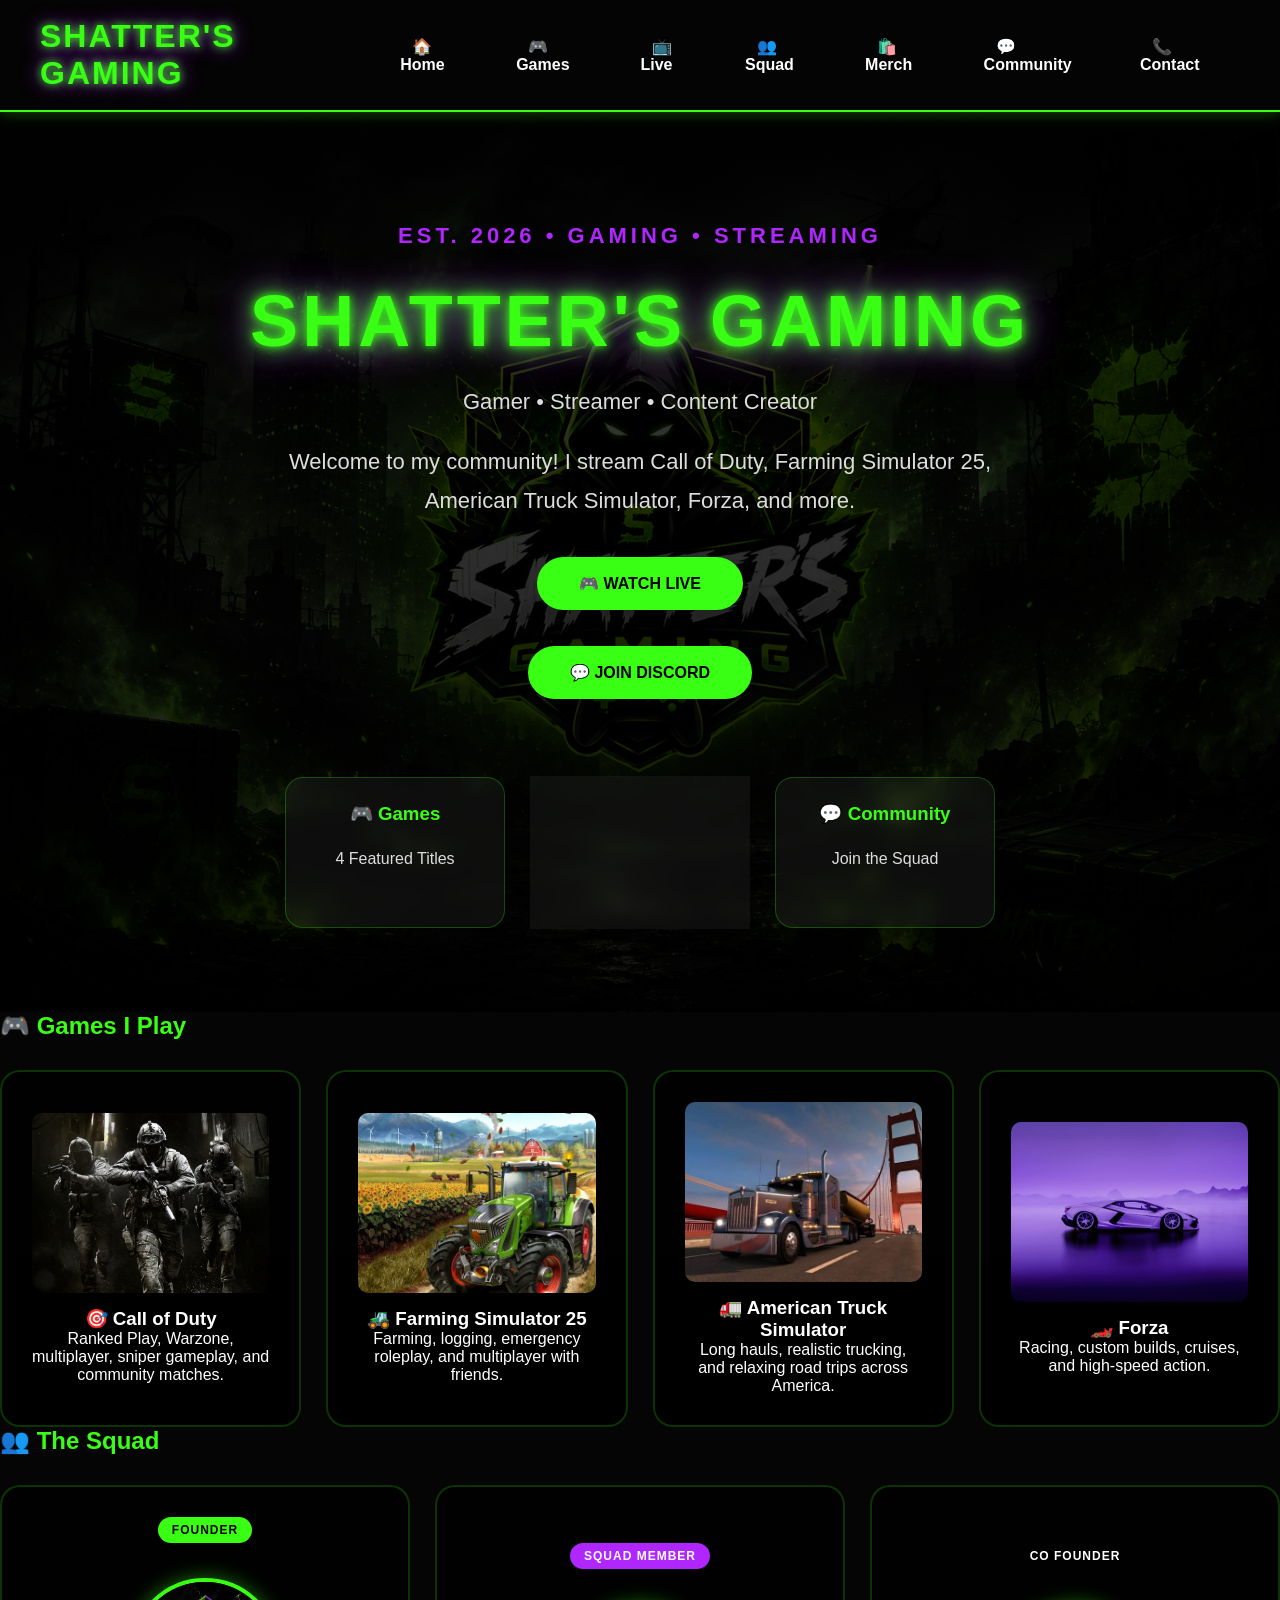
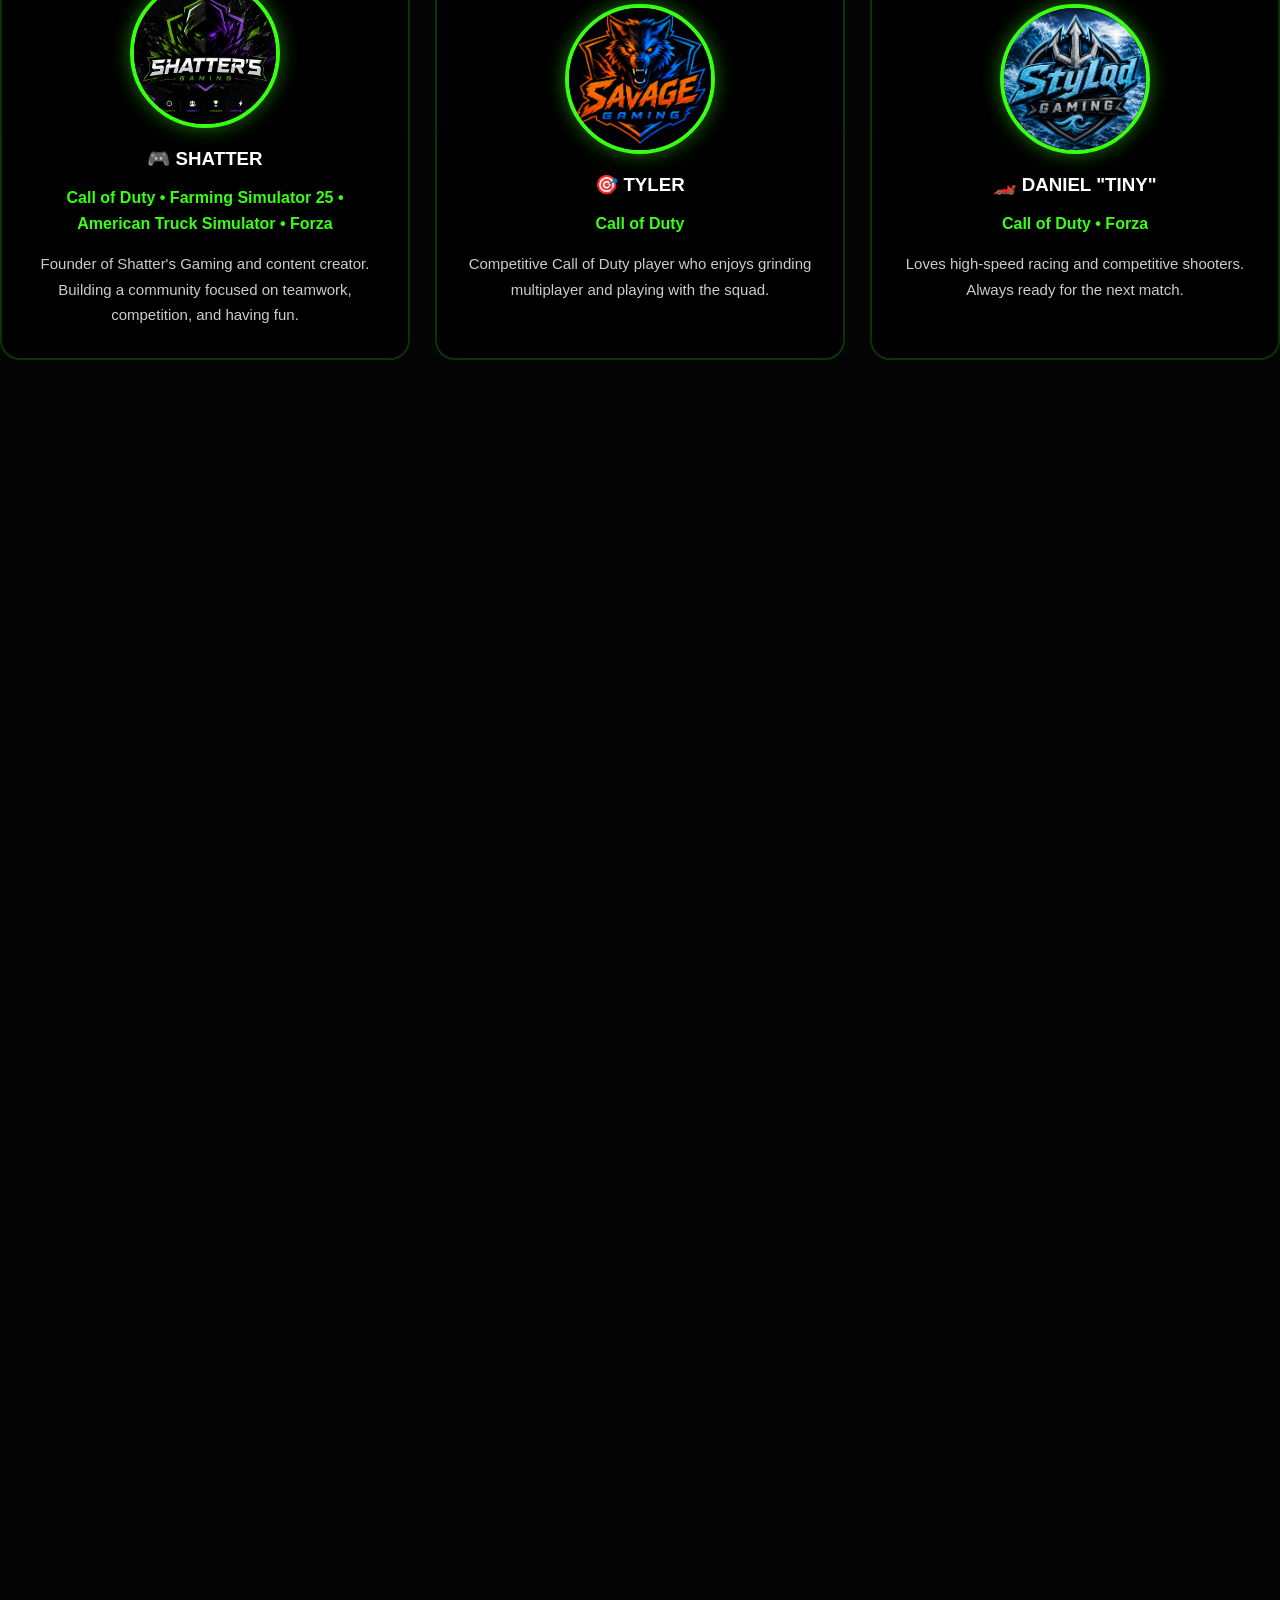
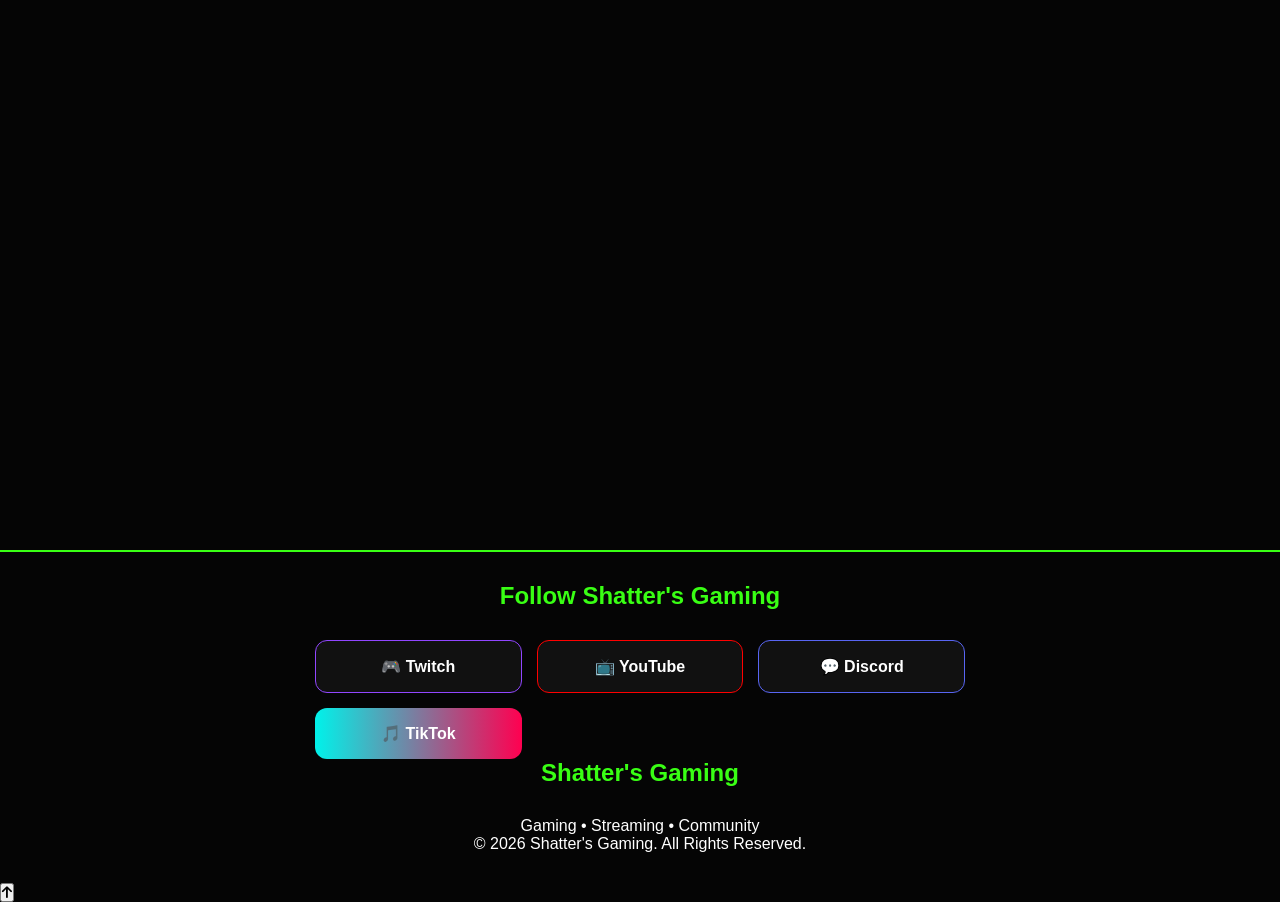
==== index.html @ 4e30f9de "Update index.html" ====
<!DOCTYPE html>
<html lang="en">

<head>
    <title>Shatter's Gaming</title>

    <link rel="stylesheet" href="style.css">
    <link rel="stylesheet"
          href="https://cdnjs.cloudflare.com/ajax/libs/font-awesome/6.7.2/css/all.min.css">
    <link rel="icon" type="image/png" href="logo.png">
</head>

<body>
<header>
    <nav>
        <div class="logo">SHATTER'S GAMING</div>

        <ul>
    <li><a href="#home">🏠 Home</a></li>
    <li><a href="#games">🎮 Games</a></li>
    <li><a href="#live">📺 Live</a></li>
    <li><a href="#squad">👥 Squad</a></li>
    <li><a href="#merch">🛍️ Merch</a></li>
    <li><a href="#community">💬 Community</a></li>
    <li><a href="#contact">📞 Contact</a></li>
</ul>
        
    </nav>
</header>

<section class="hero" id="home">

<p style="color:#b026ff;letter-spacing:4px;font-weight:bold;">
    EST. 2026 • GAMING • STREAMING
</p>
    <h1>SHATTER'S GAMING</h1>

    <p>
        Gamer • Streamer • Content Creator
    </p>

    <p>
        Welcome to my community! I stream Call of Duty, Farming Simulator 25,
        American Truck Simulator, Forza, and more.
    </p>

    <br>

    <a class="button" href="https://www.twitch.tv/shattersgaming">🎮 WATCH LIVE</a>

    <a class="button" href="https://discord.gg/KKumwFXFY3">💬 JOIN DISCORD</a>
    <div class="hero-stats">

    <div class="stat">
        <h3>🎮 Games</h3>
        <p>4 Featured Titles</p>
    </div>

    <div class="stat">
        <h3>📺 Streams</h3>
        <p>Live Gameplay & Content</p>
    </div>

    <div class="stat">
        <h3>💬 Community</h3>
        <p>Join the Squad</p>
    </div>

</div>
</section>
<section id="games" class="hidden">
  <h2>🎮 Games I Play</h2>

    <div class="games">

        <div class="card">
           <img src="images/cod.jpg" alt="Call of Duty">
            <h3>🎯 Call of Duty</h3>
            <p>
                Ranked Play, Warzone, multiplayer, sniper gameplay, and community matches.
            </p>
        </div>

        <div class="card">
            <img src="images/fs25.jpg" alt="Farming Simulator 25">
            <h3>🚜 Farming Simulator 25</h3>
            <p>
                Farming, logging, emergency roleplay, and multiplayer with friends.
            </p>
        </div>

        <div class="card">
            <img src="images/ats.jpg" alt="American Truck Simulator">
            <h3>🚛 American Truck Simulator</h3>
            <p>
                Long hauls, realistic trucking, and relaxing road trips across America.
            </p>
        </div>

        <div class="card">
            <img src="images/forza.jpg" alt="Forza">
            <h3>🏎️ Forza</h3>
            <p>
                Racing, custom builds, cruises, and high-speed action.
            </p>
        </div>

    </div>

  
</section>
<section id="squad" class="hidden">

    <h2>👥 The Squad</h2>

    <div class="games">

   <div class="card squad-card">

    <span class="role founder">FOUNDER</span>

    <img src="images/shatters.png" alt="Shatter">

    <h3>🎮 SHATTER</h3>

    <p class="games-played">
        Call of Duty • Farming Simulator 25 •
        American Truck Simulator • Forza
    </p>

    <p class="bio">
        Founder of Shatter's Gaming and content creator.
        Building a community focused on teamwork, competition,
        and having fun.
    </p>

</div>

<div class="card squad-card">

    <span class="role member">SQUAD MEMBER</span>

    <img src="images/tyler.png" alt="Tyler">

    <h3>🎯 TYLER</h3>

    <p class="games-played">
        Call of Duty
    </p>

    <p class="bio">
        Competitive Call of Duty player who enjoys
        grinding multiplayer and playing with the squad.
    </p>

</div>
<div class="card squad-card">

    <span class="role cofounder">CO FOUNDER</span>

    <img src="images/tiny.png" alt="Tiny">

    <h3>🏎️ DANIEL "TINY"</h3>

    <p class="games-played">
        Call of Duty • Forza
    </p>

    <p class="bio">
        Loves high-speed racing and competitive shooters.
        Always ready for the next match.
    </p>

</div>

    </div>

</section>   
<section id="merch" class="hidden">

    <h2>🛍️ Official Merchandise</h2>

    <p class="merch-intro">
        Official Shatter's Gaming apparel and accessories.
        More designs are on the way!
    </p>

    <div class="games">

        <div class="card merch-card">
            <img src="images/shattershirt.jpg" alt="Classic Tee">

            <h3>👕 Classic Tee</h3>

            <p class="price">Coming Soon</p>

            <p>
                Premium black t-shirt featuring the
                official Shatter's Gaming logo.
            </p>

            <a href="#" class="button notify-btn">🔔 Notify Me</a>
        </div>

        <div class="card merch-card">
            <img src="images/shattersweatshirt.jpg" alt="Elite Hoodie">

            <h3>🧥 Elite Hoodie</h3>

            <p class="price">Coming Soon</p>

            <p>
                Heavyweight hoodie with green and
                purple esports styling.
            </p>

           <a href="#" class="button notify-btn">🔔 Notify Me</a>
        </div>

        <div class="card merch-card">
            <img src="images/shattershat.jpg" alt="Pro Cap">

            <h3>🧢 Pro Cap</h3>

            <p class="price">Coming Soon</p>

            <p>
                Embroidered snapback with the
                official SG logo.
            </p>

           <a href="#" class="button notify-btn">🔔 Notify Me</a>
        </div>

        <div class="card merch-card">
            <img src="images/shattercoffeecup.jpg" alt="Streamer Mug">

            <h3>☕ Streamer Mug</h3>

            <p class="price">Coming Soon</p>

            <p>
                Perfect for coffee, tea, or those
                late-night gaming sessions.
            </p>

            <a href="#" class="button notify-btn">🔔 Notify Me</a>
        </div>

    </div>

</section>
<section id="community" class="hidden">

    <h2>💬 Community</h2>

    <div class="card">

        <h3>Join the Shatter's Gaming Community</h3>

        <p>
            Looking for teammates? Want to chat with the community,
            join events, or get notified when I go live?
        </p>

        <a class="button"
           href="https://discord.gg/KKumwFXFY3"
           target="_blank">
            💬 Join Our Discord
        </a>

    </div>

</section>

<section id="live" class="hidden">

    <h2>📺 Live Streams</h2>

    <div class="card">

        <img src="images/shatters.png" alt="Shatter"
             style="width:140px;height:140px;border-radius:50%;border:3px solid #39ff14;margin-bottom:20px;">

        <h3>Watch Shatter Live on Twitch</h3>

        <p>
            I stream Call of Duty, Farming Simulator 25,
            American Truck Simulator, Forza, and more.
        </p>

        <p style="color:#b026ff;font-weight:bold;">
            🔴 Click below to see if I'm live!
        </p>

        <a class="button"
           href="https://www.twitch.tv/shattersgaming"
           target="_blank">
            🎮 Watch on Twitch
        </a>

    </div>

</section>
 <section id="contact" class="hidden">

    <h2>📞 Contact Shatter's Gaming</h2>

    <div class="card">

        <h3>Let's Connect!</h3>

        <p>
            Whether you're looking to game together, join the community,
            or stay up to date with streams, you can find me here.
        </p>

        <div class="socials">

            <a href="https://www.twitch.tv/shattersgaming" target="_blank">
                <i class="fab fa-twitch"></i> Twitch
            </a>

            <a href="https://www.youtube.com/@ShattersGaming-JK1" target="_blank">
                <i class="fab fa-youtube"></i> YouTube
            </a>

            <a href="https://discord.gg/KKumwFXFY3" target="_blank">
                <i class="fab fa-discord"></i> Discord
            </a>

            <a href="https://www.tiktok.com/@shatter0831" target="_blank">
                <i class="fab fa-tiktok"></i> TikTok
            </a>

        </div>

    </div>

</section>
<footer> 

    <h2>Follow Shatter's Gaming</h2>

  <div class="social-links">

  <a class="btn twitch" href="https://twitch.tv/shattersgaming" target="_blank">
    🎮 Twitch
  </a>

  <a class="btn youtube" href="https://youtube.com/@ShattersGaming-JK1" target="_blank">
    📺 YouTube
  </a>

  <a class="btn discord" href="https://discord.gg/KKumwFXFY3" target="_blank">
    💬 Discord
  </a>

  <a class="btn tiktok" href="https://tiktok.com/@shatter0831" target="_blank">
    🎵 TikTok
  </a>

</div>

    <h2>Shatter's Gaming</h2>

    <p>Gaming • Streaming • Community</p>

    <p>© 2026 Shatter's Gaming. All Rights Reserved.</p>

</footer>
    <div id="comingSoonModal" class="modal">

    <div class="modal-content">

        <span class="close">&times;</span>

        <h2>🚧 Merchandise Coming Soon!</h2>

        <p>
            We're currently designing the first official
            Shatter's Gaming merchandise collection.
        </p>

        <p>
            👕 T-Shirts<br>
            🧥 Hoodies<br>
            🧢 Hats<br>
            ☕ Coffee Mugs
        </p>

        <p>
            Join our Discord to be the first to know when
            the store officially launches!
        </p>

        <a class="button"
           href="https://discord.gg/KKumwFXFY3"
           target="_blank">
            💬 Join Discord
        </a>

    </div>

</div>
 </div>

<!-- Back To Top Button -->
<button id="backToTop" title="Back to Top">
    <i class="fas fa-arrow-up"></i>
</button>

<script src="script.js"></script>

</body>

</html>   

<script src="script.js"></script>
    
</body>

</html>
---- style.css ----
*{
    margin:0;
    padding:0;
    box-sizing:border-box;
    font-family:Arial, Helvetica, sans-serif;
}

html{
    scroll-behavior:smooth;
}

body{
    background:#050505;
    color:white;
}

header{
   background:rgba(5,5,5,.92);
    backdrop-filter:blur(10px);
    border-bottom:2px solid #39ff14;
    padding:18px 40px;
    position:sticky;
    top:0;
    z-index:1000;
    box-shadow:0 0 15px rgba(57,255,20,.35); 
}

nav{
    display:flex;
    justify-content:space-between;
    align-items:center;
}

.logo{
 font-size:32px;
    font-weight:900;
    letter-spacing:2px;
    color:#39ff14;
    text-shadow:
        0 0 8px #39ff14,
        0 0 20px #b026ff;   
}

nav ul{
    display:flex;
    list-style:none;
}

nav li{
    margin-left:30px;
}

nav a{
text-decoration:none;
    color:white;
    font-weight:600;
    transition:.3s;
    padding:8px 12px;
    border-radius:6px;
}

nav a:hover{
  color:#39ff14;
    background:rgba(176,38,255,.15);   
}

.hero{
 min-height:100vh;
    display:flex;
    flex-direction:column;
    justify-content:center;
    align-items:center;
    text-align:center;
    padding:80px 20px;

    background:
        linear-gradient(
            rgba(0,0,0,.75),
            rgba(0,0,0,.90)
        ),
        url("background.jpg");

    background-size:cover;
    background-position:center;
    background-repeat:no-repeat;
 
}

@keyframes titleGlow {

    0%{
        text-shadow:
        0 0 10px #39ff14,
        0 0 25px #39ff14,
        0 0 40px #b026ff;
    }

    50%{
        text-shadow:
        0 0 20px #39ff14,
        0 0 35px #39ff14,
        0 0 60px #b026ff;
    }

    100%{
        text-shadow:
        0 0 10px #39ff14,
        0 0 25px #39ff14,
        0 0 40px #b026ff;
    }

}

.hero h1{
 font-size:72px;
    font-weight:900;
    letter-spacing:4px;
animation:titleGlow 3s ease-in-out infinite;
    color:#39ff14;

    text-shadow:
        0 0 10px #39ff14,
        0 0 25px #39ff14,
        0 0 40px #b026ff;

    margin-top:25px;   
}

.hero p{
  margin-top:20px;
    font-size:22px;
    max-width:750px;
    line-height:1.8;
    color:#ddd;    
}

.button{
  display:inline-block;

    margin:18px 10px;

    padding:15px 40px;

    background:#39ff14;

    color:black;

    font-weight:bold;

    text-decoration:none;

    border-radius:50px;

    transition:.35s;

    border:2px solid transparent;  
}

.button:hover{
    background:#b026ff;
    color:white;
    box-shadow:
        0 0 15px #b026ff,
        0 0 30px #b026ff;
    transform:translateY(-3px);
}

    background:#b026ff;

    color:white;

    box-shadow:
        0 0 15px #b026ff,
        0 0 30px #b026ff;
  
}

section{
    padding:70px 8%;
    transition:.4s;
}

h2{
    color:#39ff14;
    margin-bottom:30px;
}

.games{
    display:grid;
    grid-template-columns:repeat(auto-fit,minmax(220px,1fr));
    gap:25px;
}

.card{
   background:
        linear-gradient(
            rgba(0,0,0,.75),
            rgba(0,0,0,.85)
        );

    border:2px solid rgba(57,255,20,.2);

    border-radius:20px;

    overflow:hidden;

    transition:.35s;

    min-height:280px;

    display:flex;

    flex-direction:column;

    justify-content:center;

    align-items:center;

    text-align:center;

    padding:30px;

}

.card:hover{
   transform:
        translateY(-10px)
        scale(1.03);

    border-color:#b026ff;

    box-shadow:
        0 0 25px #b026ff; 
}

.socials {
  display: flex;
  flex-wrap: wrap; 
  gap: 15px;      
  justify-content: center;
  margin-top: 25px;
  width: 100%;
}

.socials a {
  display: inline-flex;
  align-items: center;
  justify-content: center;
  gap: 10px;       /* Spacing between the icon and the text */
  padding: 12px 24px;
  background-color: #111111;
  color: #ffffff;
  text-decoration: none;
  font-weight: 600;
  border-radius: 6px;
  border: 1px solid #333333;
  min-width: 130px; /* Ensures all buttons maintain a matching base size */
  transition: all 0.2s ease-in-out;
}

/* 3. Adds the neon brand hover borders to match the rest of your site */
.socials a:hover {
  background-color: #1a1a1a;
  transform: translateY(-2px); /* Subtle lift effect when hovered */
}

.socials a[href*="twitch.tv"]:hover {
  border-color: #9146ff;
  box-shadow: 0 0 10px rgba(145, 70, 255, 0.5);
}

.socials a[href*="youtube.com"]:hover {
  border-color: #ff0000;
  box-shadow: 0 0 10px rgba(255, 0, 0, 0.5);
}

.socials a[href*="discord.gg"]:hover {
  border-color: #5865f2;
  box-shadow: 0 0 10px rgba(88, 101, 242, 0.5);
}

.socials a[href*="tiktok.com"]:hover {
    border-color:#fe2c55;
    box-shadow:0 0 10px rgba(254,44,85,.5);
}

footer{
    text-align:center;
    padding:30px;
    border-top:2px solid #39ff14;
    margin-top:40px;
}
.button,
.card,
nav a{

    cursor:pointer;

}
/* Hero Stats */

.hero-stats{
    display:flex;
    justify-content:center;
    gap:25px;
    margin-top:60px;
    flex-wrap:wrap;
}

.stat{
    width:220px;
    padding:25px;
    background:rgba(255,255,255,.05);
    border:1px solid rgba(57,255,20,.25);
    border-radius:18px;
    backdrop-filter:blur(8px);
    transition:.35s;
}

.stat:hover{
    transform:translateY(-8px);
    border-color:#b026ff;
    box-shadow:
        0 0 20px rgba(176,38,255,.5);
}

.stat h3{
    color:#39ff14;
    margin-bottom:10px;
}

.stat p{
    color:#ddd;
    font-size:16px;
}
.card img{
    width:100%;
    height:180px;
    object-fit:cover;
    border-radius:10px;
    margin-bottom:15px;
}
/* ---------- Squad Cards ---------- */

.squad-card{
    text-align:center;
}

.squad-card img{
    width:140px;
    height:140px;
    object-fit:cover;
    border-radius:50%;
    border:3px solid #39ff14;
    margin-bottom:20px;
    transition:.35s;
}

.squad-card:hover img{
    border-color:#b026ff;
    transform:scale(1.08);
}

.squad-card h4{
    color:#39ff14;
    margin:10px 0;
}

.quote{
    display:block;
    margin-top:20px;
    color:#b026ff;
    font-style:italic;
}
/* ==========================
   Merchandise
========================== */

.merch-intro{
    text-align:center;
    color:#ddd;
    font-size:18px;
    margin-bottom:40px;
}

.merch-card{
    text-align:center;
}

.merch-card img{
    width:100%;
    height:220px;
    object-fit:cover;
    border-radius:12px;
    margin-bottom:20px;
    transition:.3s;
}

.merch-card:hover img{
    transform:scale(1.05);
}

.price{
    color:#b026ff;
    font-size:22px;
    font-weight:bold;
    margin:15px 0;
}
.contact {
  padding: 70px 20px;
  background: #0a0a0a;
  color: white;
  text-align: center;
  overflow: hidden; 
}

.contact h2 {
  margin-bottom: 10px;
}

.contact h3 {
  margin-bottom: 10px;
  color: #00ff66;
}

.social-links {
  display: grid;
  grid-template-columns: repeat(auto-fit, minmax(200px, 1fr));
  gap: 15px;

  max-width: 650px;
  margin: 30px auto 0 auto;
}

/* base button */
.btn {
  display: flex;
  align-items: center;
  justify-content: center;

  padding: 16px;
  border-radius: 12px;

  font-size: 16px;
  font-weight: 700;

  text-decoration: none;

  color: white;
  background: #111;
  border: 1px solid #222;

  transition: 0.25s ease;

  width: 100%;
    
}
.btn i {
  font-size: 18px;
 flex-shrink: 0;

   
  display: flex;
  align-items: center;
  justify-content: center;
  gap: 10px;

  padding: 14px 12px;
  border-radius: 12px;

  font-size: 14px;        
  font-weight: 600;

  color: white;
  background: #111;
  border: 1px solid #222;

  text-decoration: none;

  transition: 0.25s ease;

  box-sizing: border-box;

  min-width: 0;           
  white-space: nowrap;
  overflow: hidden;
}


/* Twitch */
.twitch { border-color: #9146FF; }
.twitch:hover { box-shadow: 0 0 18px #9146FF; }

/* 🔴 YOUTUBE */
.youtube {
  border-color: #FF0000;
}
.youtube:hover {
  box-shadow: 0 0 18px #FF0000;
  transform: translateY(-3px);
}

/* 🔵 DISCORD */
.discord {
  border-color: #5865F2;
}
.discord:hover {
  box-shadow: 0 0 18px #5865F2;
  transform: translateY(-3px);
}

/* 🎵 TIKTOK (gradient + glow) */
.tiktok {
  border: none;
  background: linear-gradient(90deg, #00f2ea, #ff0050);
}
.tiktok:hover {
  box-shadow: 0 0 20px rgba(255, 0, 80, 0.6);
  transform: translateY(-3px);
}
/* ==========================
   Squad Cards V2
========================== */

.squad-card{
    position:relative;
    text-align:center;
    overflow:hidden;
}

.squad-card img{
    width:150px;
    height:150px;
    border-radius:50%;
    object-fit:cover;
    border:4px solid #39ff14;
    margin:20px auto;
    transition:.35s;
    box-shadow:0 0 20px rgba(57,255,20,.45);
}

.squad-card:hover img{
    transform:scale(1.08);
    border-color:#b026ff;
    box-shadow:0 0 30px #b026ff;
}

.role{
    display:inline-block;
    padding:6px 14px;
    border-radius:30px;
    font-size:12px;
    font-weight:bold;
    letter-spacing:1px;
    margin-bottom:15px;
}

.founder{
    background:#39ff14;
    color:black;
}

.member{
    background:#b026ff;
    color:white;
}

.games-played{
    color:#39ff14;
    font-weight:bold;
    margin:15px 0;
    line-height:1.6;
}

.bio{
    color:#ccc;
    line-height:1.7;
    font-size:15px;
}

.squad-card:hover{
    transform:translateY(-10px);
    box-shadow:
        0 0 30px rgba(176,38,255,.5);
}
/* ==========================
   Coming Soon Modal
========================== */

.modal{
    display:none;
    position:fixed;
    z-index:9999;
    left:0;
    top:0;
    width:100%;
    height:100%;
    background:rgba(0,0,0,.8);
}

.modal-content{

    background:#111;

    width:90%;
    max-width:500px;

    margin:10% auto;

    padding:35px;

    border-radius:20px;

    text-align:center;

    border:2px solid #39ff14;

    box-shadow:0 0 30px #b026ff;
}

.modal-content h2{
    margin-bottom:20px;
}

.modal-content p{
    margin:15px 0;
    color:#ddd;
    line-height:1.8;
}

.close{
    float:right;
    font-size:34px;
    cursor:pointer;
    color:#39ff14;
}

.close:hover{
    color:#b026ff;
}
/* ==========================
   Scroll Animations
========================== */

.hidden{
    opacity:0;
    transform:translateY(60px);
    transition:all .8s ease;
}

.show{
    opacity:1;
    transform:translateY(0);
}
/* ==========================
   Card Stagger Animation
========================== */

.card{
    opacity:0;
    transform:translateY(40px);
    transition:
        opacity .7s ease,
        transform .7s ease;
}

.card.show{
    opacity:1;
    transform:translateY(0);
}

/* Delay each card */

.games .card:nth-child(1){
    transition-delay:.1s;
}

.games .card:nth-child(2){
    transition-delay:.25s;
}

.games .card:nth-child(3){
    transition-delay:.4s;
}

.games .card:nth-child(4){
    transition-delay:.55s;
}
.card {
    opacity: 0;
    transform: translateY(40px);
    transition: all 0.6s ease;
}

.card.show {
    opacity: 1;
    transform: translateY(0);
}

/* delay per card */
.games .card:nth-child(1) { transition-delay: 0.1s; }
.games .card:nth-child(2) { transition-delay: 0.2s; }
.games .card:nth-child(3) { transition-delay: 0.3s; }
.games .card:nth-child(4) { transition-delay: 0.4s; }
.live-hub {
    text-align: center;
}

.live-card {
    background: #111;
    border: 2px solid #b026ff;
    border-radius: 15px;
    padding: 30px;
    max-width: 800px;
    margin: auto;
    box-shadow: 0 0 20px rgba(176, 38, 255, 0.3);
}

.live-status {
    display: flex;
    justify-content: center;
    align-items: center;
    gap: 10px;
    margin-bottom: 10px;
}

.live-status .dot {
    width: 12px;
    height: 12px;
    border-radius: 50%;
    background: red;
    box-shadow: 0 0 10px red;
}

.live-card h3 {
    font-size: 24px;
    margin-bottom: 10px;
}

.game-playing {
    color: #aaa;
    margin-bottom: 20px;
}

.live-stats {
    display: flex;
    justify-content: space-around;
    margin: 20px 0;
    flex-wrap: wrap;
    gap: 15px;
}

.stat-box {
    background: #1a1a1a;
    padding: 15px;
    border-radius: 10px;
    width: 150px;
    border: 1px solid #333;
}

.stat-box h4 {
    font-size: 14px;
    color: #b026ff;
}

.stat-box p {
    font-size: 18px;
    margin-top: 5px;
}
.games .card:nth-child(1){
    transition-delay:.1s;
}

.games .card:nth-child(2){
    transition-delay:.2s;
}

.games .card:nth-child(3){
    transition-delay:.3s;
}

.games .card:nth-child(4){
    transition-delay:.4s;
}
.live-status .dot {
    animation: pulse 1.5s infinite;
}

@keyframes pulse {

    0% {
        box-shadow:0 0 5px red;
    }

    50% {
        box-shadow:0 0 20px red;
    }

    100% {
        box-shadow:0 0 5px red;
    }

}
.stream-preview{

    height:250px;
    background:#050505;

    border-radius:15px;

    display:flex;
    justify-content:center;
    align-items:center;

    color:#777;

    margin:20px 0;

    border:1px solid #333;

    font-size:24px;

}
.live-card.live{

    border-color:#00ff66;

    box-shadow:
    0 0 25px #00ff66;

}
.live-status .dot {
    animation: pulse 1.5s infinite;
}

@keyframes pulse {

    0% {
        box-shadow:0 0 5px red;
    }

    50% {
        box-shadow:0 0 20px red;
    }

    100% {
        box-shadow:0 0 5px red;
    }

}
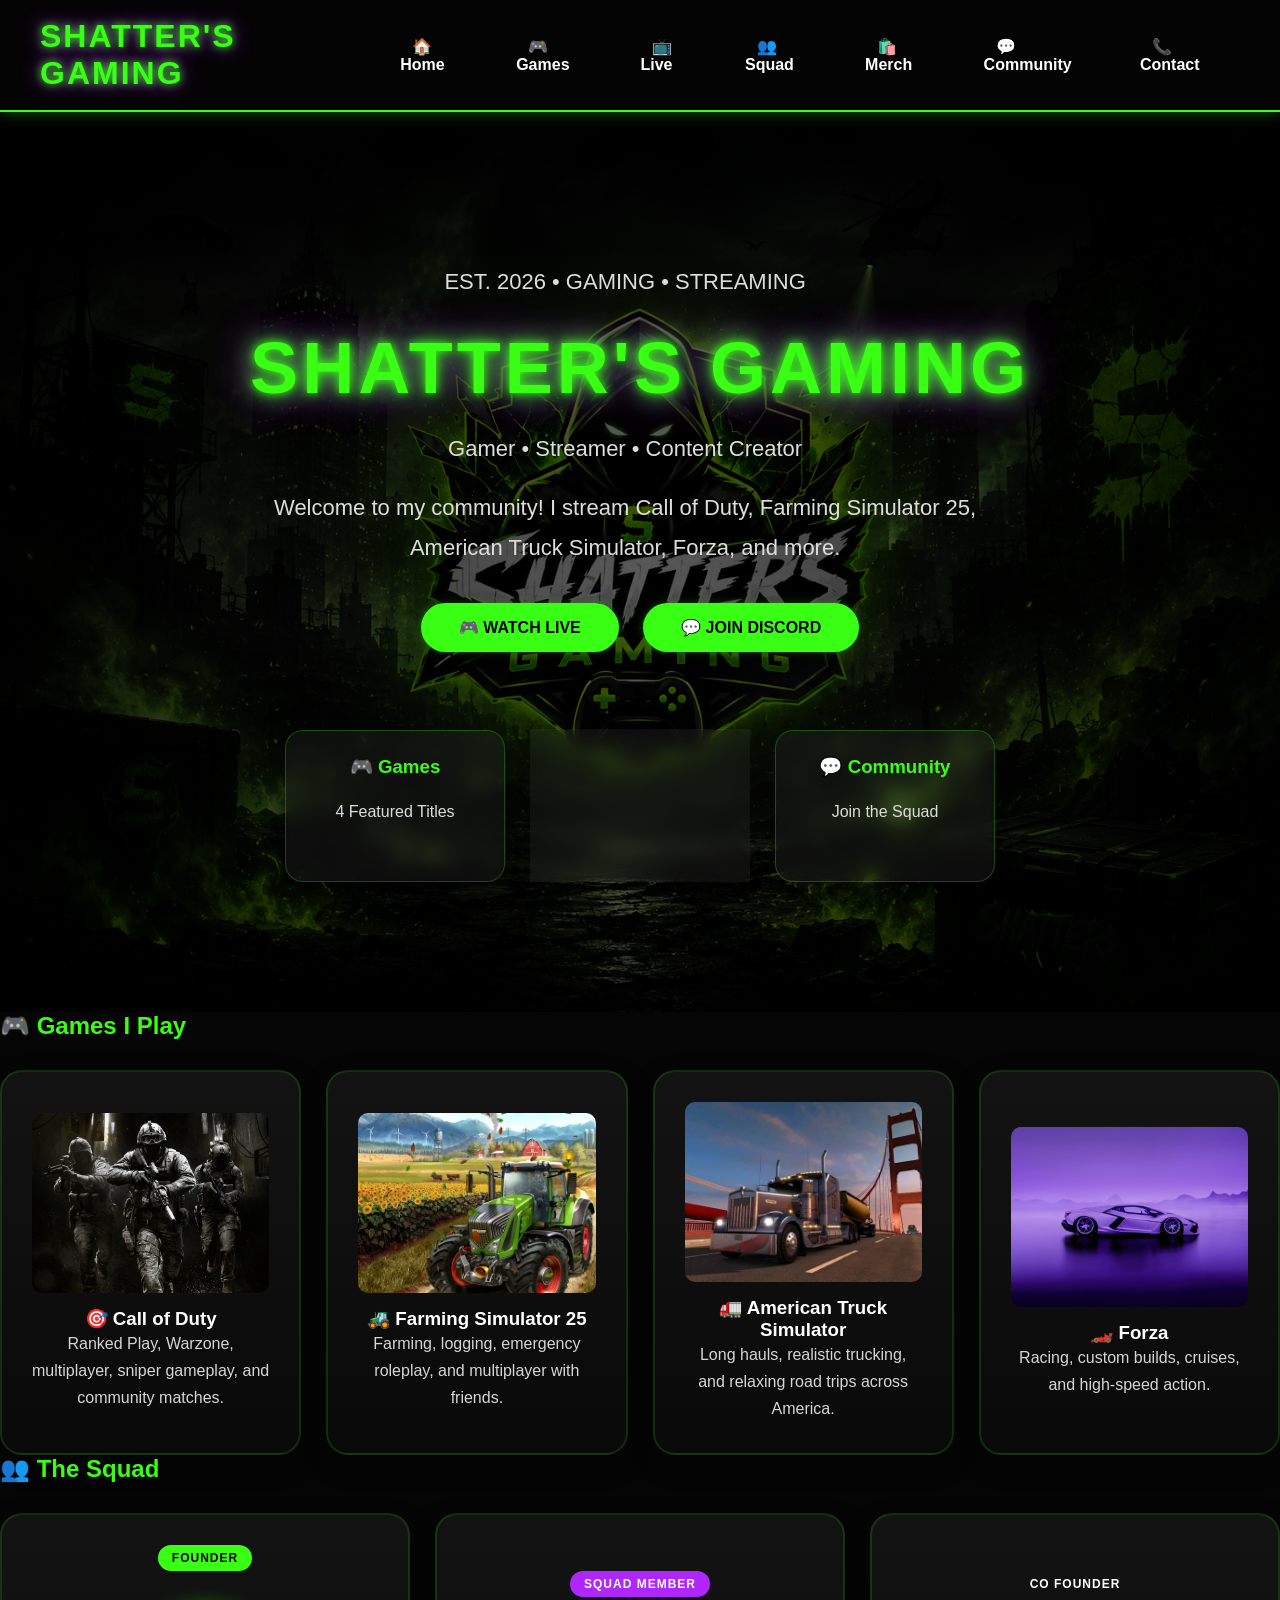
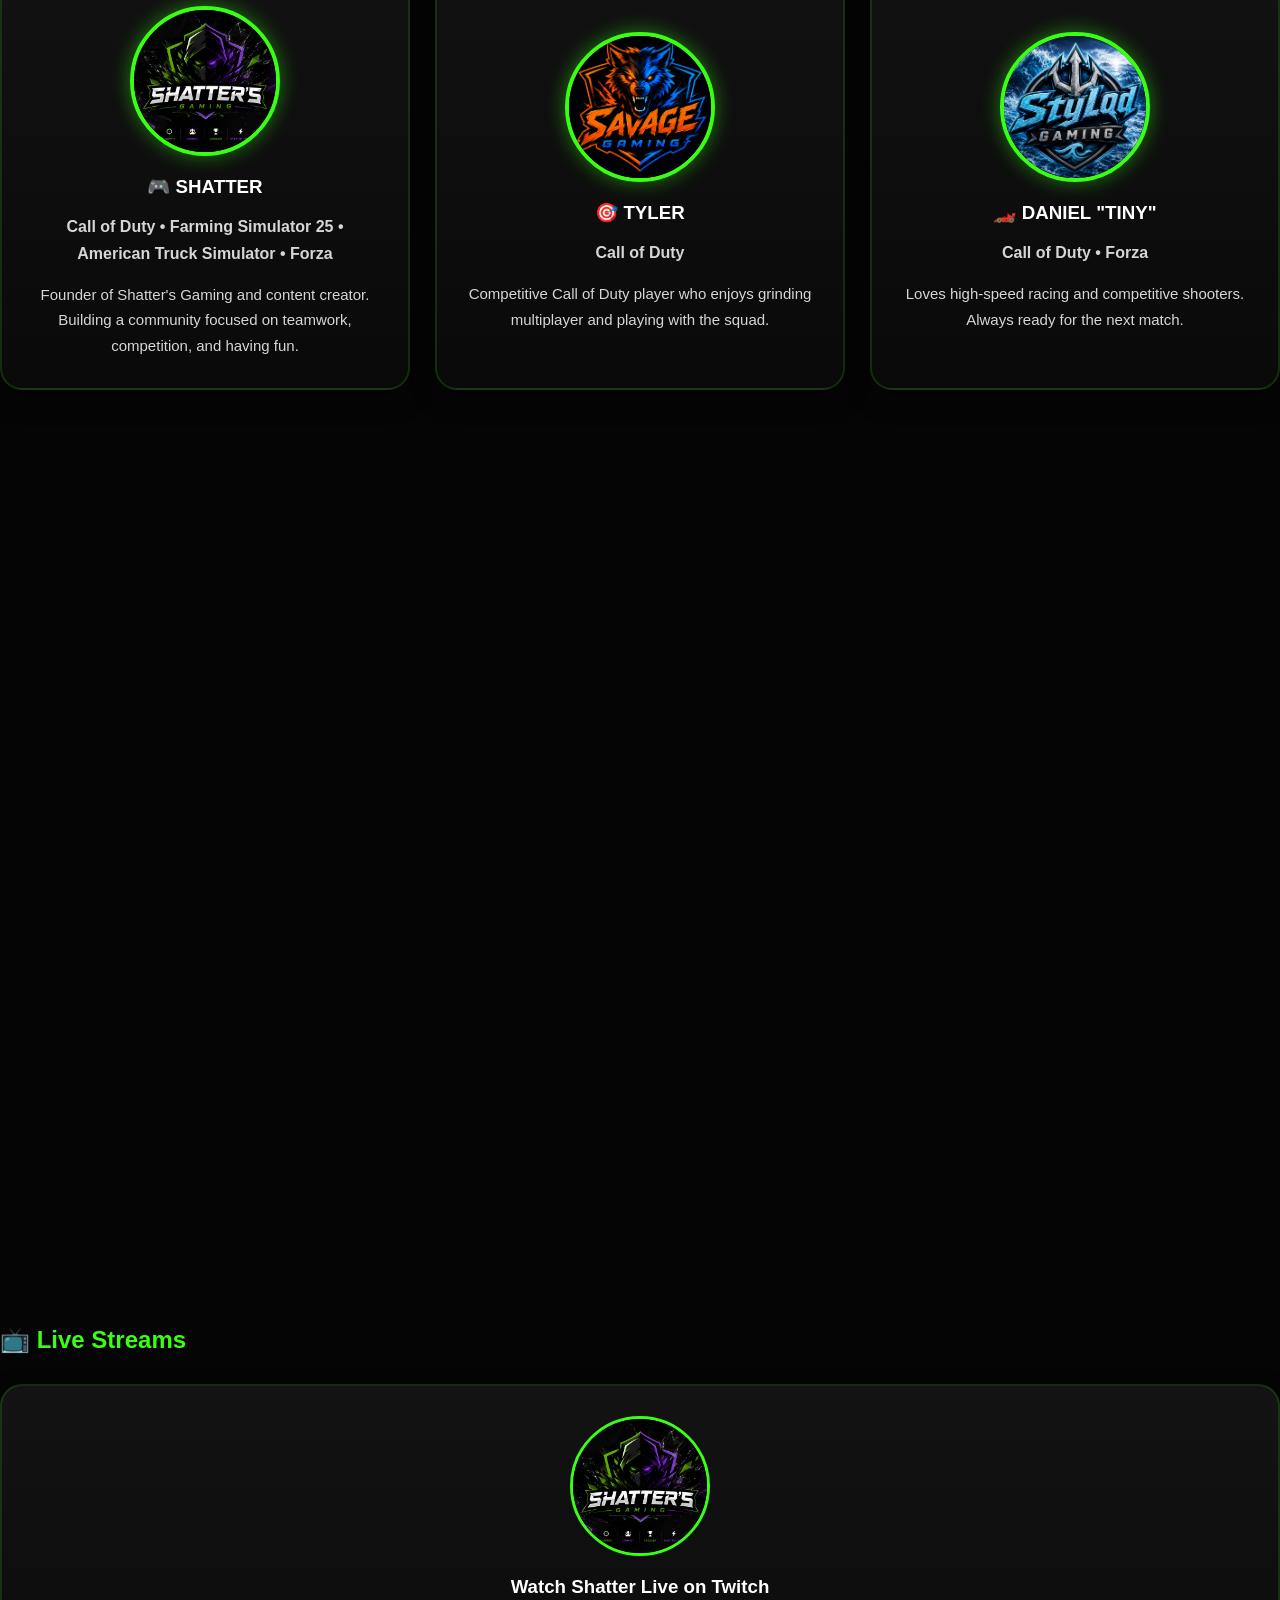
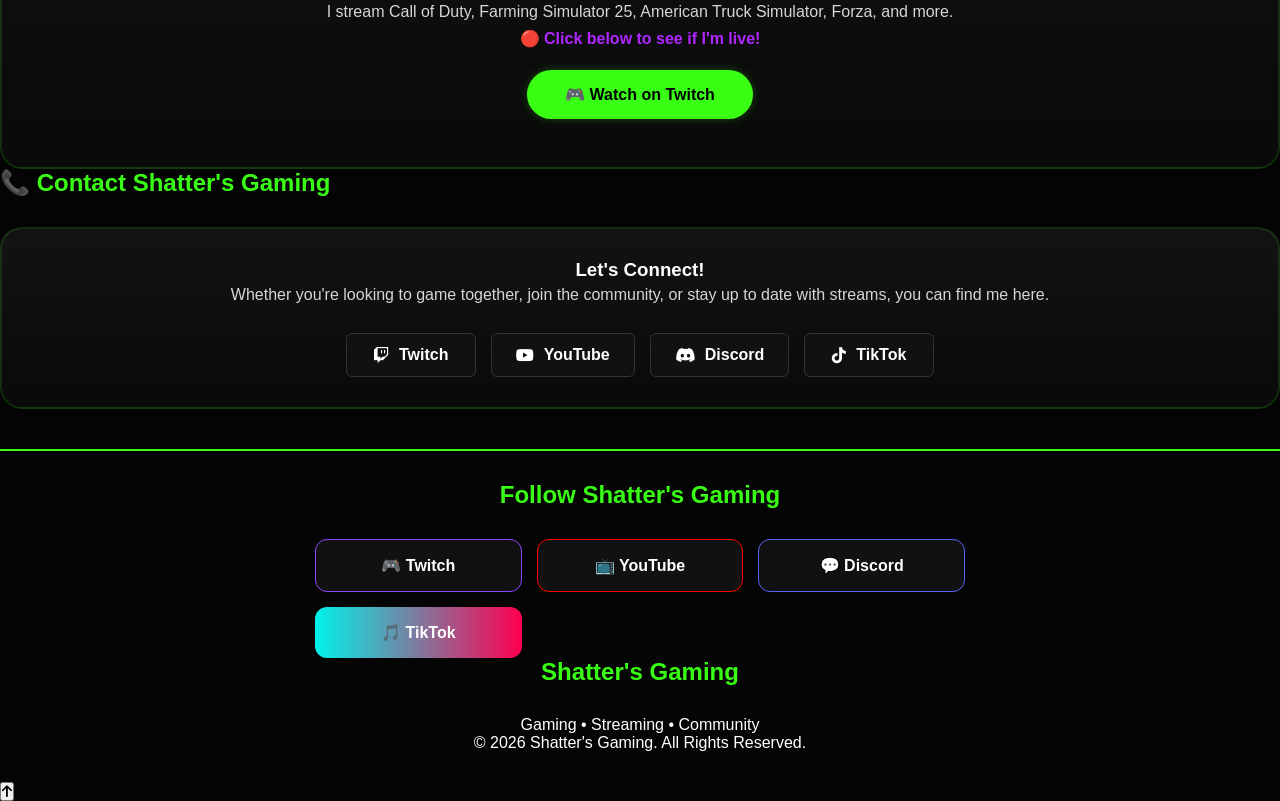
==== commit 1d63c9d5: "Update index.html" ====
--- a/index.html
+++ b/index.html
@@ -30,11 +30,13 @@
 
 <section class="hero" id="home">
 
-<p style="color:#b026ff;letter-spacing:4px;font-weight:bold;">
+<div class="hero-content">
+
+<p class="hero-tag">
     EST. 2026 • GAMING • STREAMING
 </p>
-    <h1>SHATTER'S GAMING</h1>
-
+
+<h1>SHATTER'S GAMING</h1>
     <p>
         Gamer • Streamer • Content Creator
     </p>
@@ -49,7 +51,7 @@
     <a class="button" href="https://www.twitch.tv/shattersgaming">🎮 WATCH LIVE</a>
 
     <a class="button" href="https://discord.gg/KKumwFXFY3">💬 JOIN DISCORD</a>
-    <div class="hero-stats">
+ <div class="hero-stats">
 
     <div class="stat">
         <h3>🎮 Games</h3>
@@ -67,7 +69,10 @@
     </div>
 
 </div>
-</section>
+
+</div>
+
+</section>  
 <section id="games" class="hidden">
   <h2>🎮 Games I Play</h2>
 
--- a/style.css
+++ b/style.css
@@ -65,7 +65,7 @@
 }
 
 .hero{
- min-height:100vh;
+    min-height:100vh;
     display:flex;
     flex-direction:column;
     justify-content:center;
@@ -73,19 +73,25 @@
     text-align:center;
     padding:80px 20px;
 
+    position:relative;
+    overflow:hidden;
+
     background:
         linear-gradient(
-            rgba(0,0,0,.75),
-            rgba(0,0,0,.90)
+            90deg,
+            rgba(0,0,0,.85),
+            rgba(0,0,0,.65),
+            rgba(0,0,0,.85)
         ),
         url("background.jpg");
 
     background-size:cover;
     background-position:center;
     background-repeat:no-repeat;
- 
-}
-
+
+    box-shadow:
+        inset 0 0 120px black;
+}
 @keyframes titleGlow {
 
     0%{
@@ -135,36 +141,48 @@
 }
 
 .button{
-  display:inline-block;
-
+    display:inline-block;
+    padding:15px 38px;
     margin:18px 10px;
 
-    padding:15px 40px;
-
     background:#39ff14;
-
-    color:black;
-
-    font-weight:bold;
+    color:#000;
+
+    font-size:16px;
+    font-weight:700;
 
     text-decoration:none;
 
+    border:none;
     border-radius:50px;
 
-    transition:.35s;
-
-    border:2px solid transparent;  
+    cursor:pointer;
+
+    transition:all .3s ease;
+
+    box-shadow:
+        0 0 10px rgba(57,255,20,.25);
 }
 
 .button:hover{
+
     background:#b026ff;
-    color:white;
+    color:#fff;
+
+    transform:
+        translateY(-4px)
+        scale(1.04);
+
     box-shadow:
         0 0 15px #b026ff,
-        0 0 30px #b026ff;
-    transform:translateY(-3px);
-}
-
+        0 0 35px rgba(176,38,255,.6);
+
+}
+.button:active{
+
+    transform:scale(.97);
+
+}
     background:#b026ff;
 
     color:white;
@@ -192,45 +210,48 @@
 }
 
 .card{
-   background:
+
+    background:
         linear-gradient(
-            rgba(0,0,0,.75),
-            rgba(0,0,0,.85)
+            180deg,
+            rgba(20,20,20,.95),
+            rgba(10,10,10,.95)
         );
 
-    border:2px solid rgba(57,255,20,.2);
-
-    border-radius:20px;
+    border:2px solid rgba(57,255,20,.15);
+
+    border-radius:22px;
 
     overflow:hidden;
 
-    transition:.35s;
-
-    min-height:280px;
+    padding:30px;
+
+    text-align:center;
+
+    transition:all .35s ease;
+
+    box-shadow:
+        0 10px 25px rgba(0,0,0,.35);
 
     display:flex;
-
     flex-direction:column;
-
     justify-content:center;
-
     align-items:center;
 
-    text-align:center;
-
-    padding:30px;
-
 }
 
 .card:hover{
-   transform:
+
+    transform:
         translateY(-10px)
         scale(1.03);
 
     border-color:#b026ff;
 
     box-shadow:
-        0 0 25px #b026ff; 
+        0 0 20px rgba(176,38,255,.5),
+        0 15px 35px rgba(0,0,0,.45);
+
 }
 
 .socials {
@@ -334,11 +355,48 @@
     font-size:16px;
 }
 .card img{
+
+    width:100%;
+    height:180px;
+
+    object-fit:cover;
+
+    border-radius:10px;
+
+    margin-bottom:15px;
+
+    transition:.35s ease;
+
+}
+    
+    .card:hover img{
+
+    transform:scale(1.05);
+
+}
     width:100%;
     height:180px;
     object-fit:cover;
     border-radius:10px;
     margin-bottom:15px;
+    transition:.35s ease;
+}
+.card h3{
+
+    color:#39ff14;
+
+    margin:15px 0;
+
+    font-size:24px;
+
+}
+
+.card p{
+
+    color:#d6d6d6;
+
+    line-height:1.7;
+
 }
 /* ---------- Squad Cards ---------- */
 
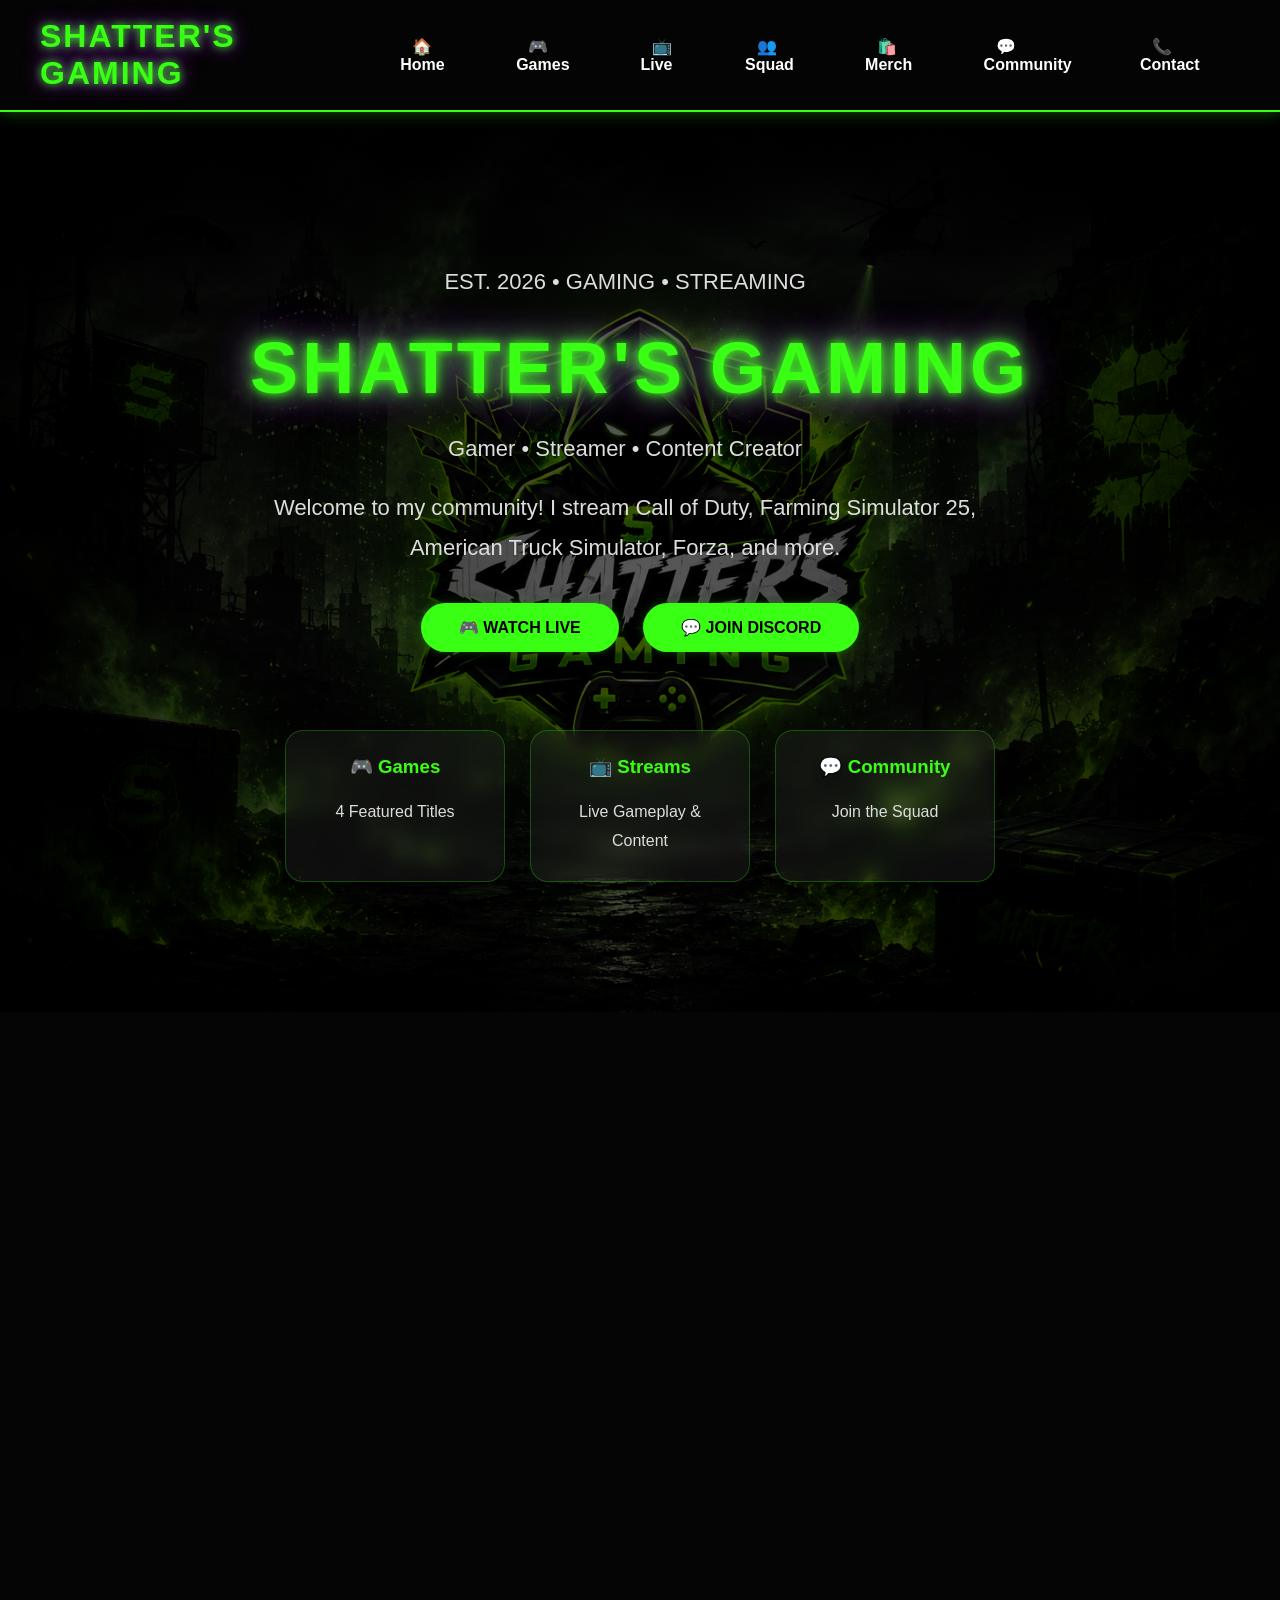
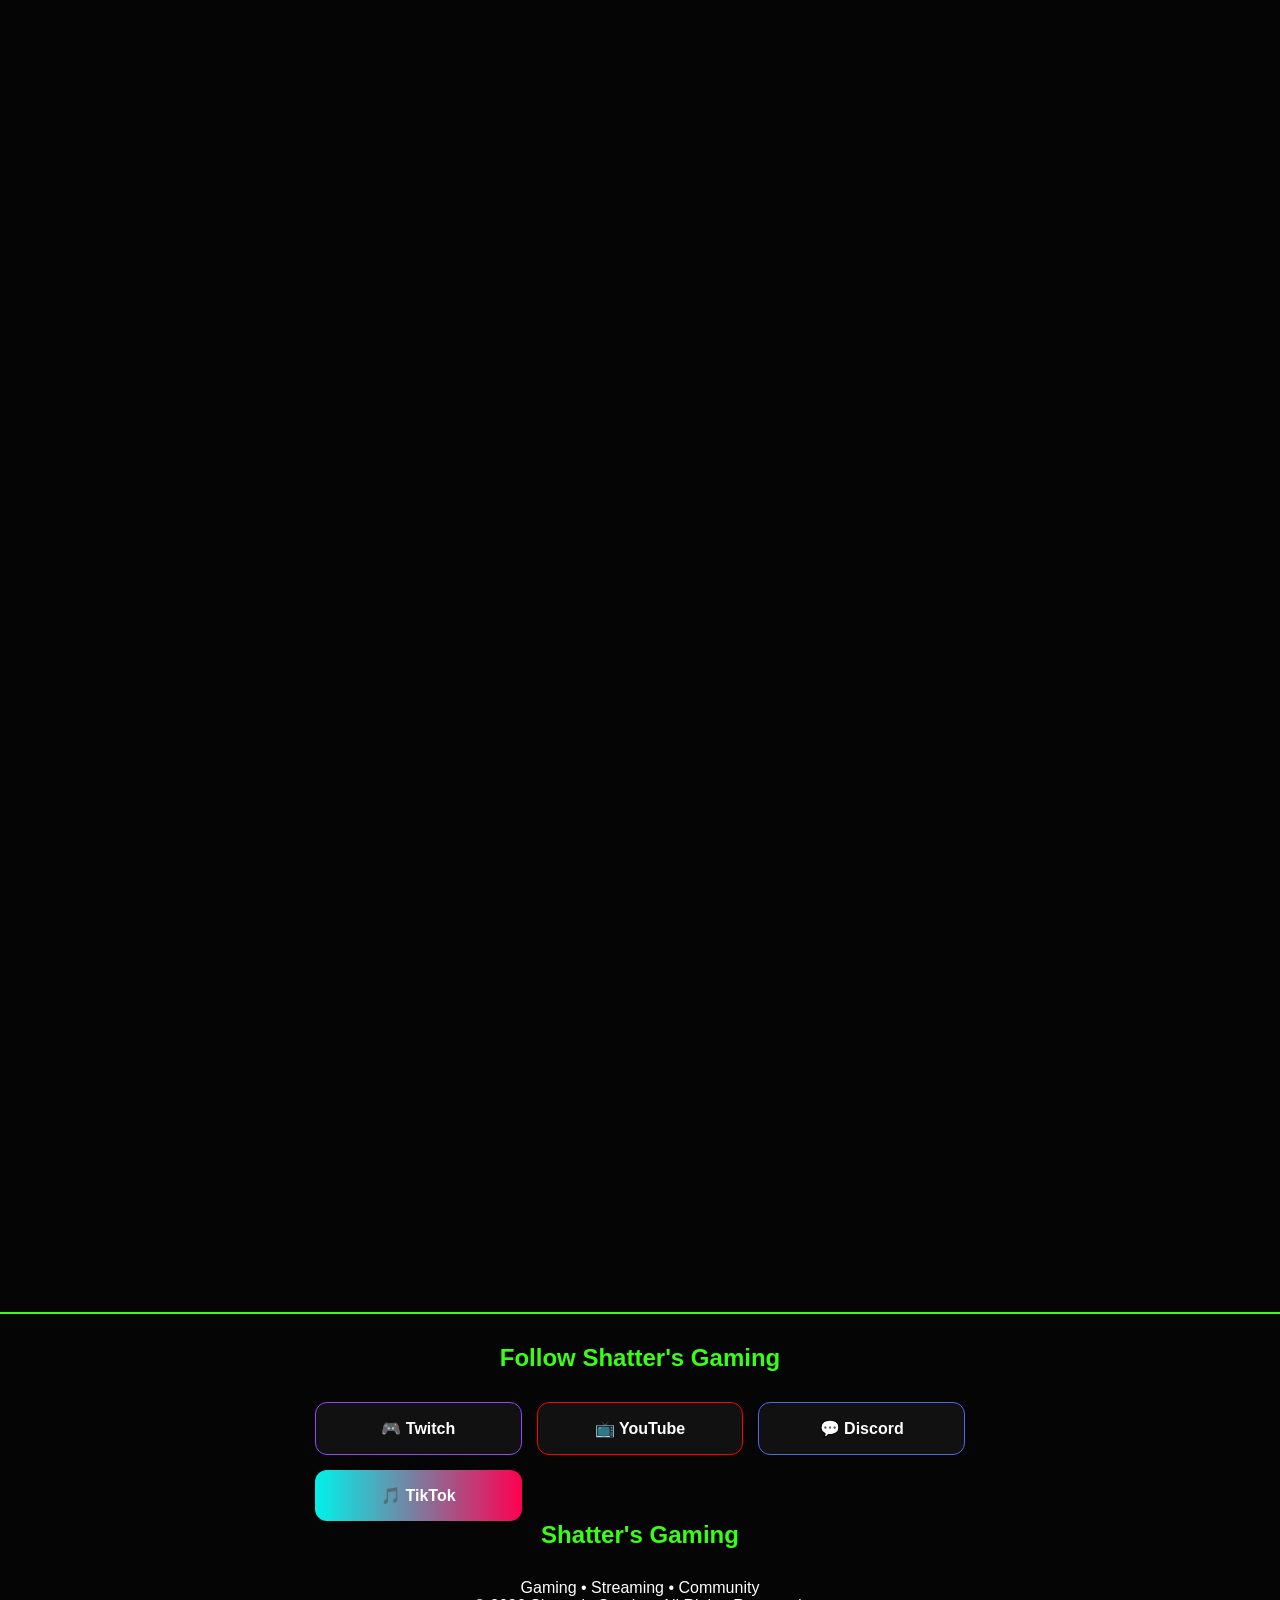
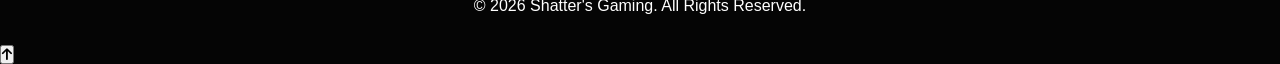
==== commit 926b16e4: "Update index.html" ====
--- a/index.html
+++ b/index.html
@@ -159,6 +159,7 @@
     </p>
 
 </div>
+        
 <div class="card squad-card">
 
     <span class="role cofounder">CO FOUNDER</span>
@@ -180,7 +181,8 @@
 
     </div>
 
-</section>   
+</section>  
+    
 <section id="merch" class="hidden">
 
     <h2>🛍️ Official Merchandise</h2>
@@ -424,5 +426,4 @@
 <script src="script.js"></script>
     
 </body>
-
 </html>
--- a/style.css
+++ b/style.css
@@ -122,6 +122,7 @@
     font-weight:900;
     letter-spacing:4px;
 animation:titleGlow 3s ease-in-out infinite;
+     heroEnter 1s ease forwards;
     color:#39ff14;
 
     text-shadow:
@@ -130,6 +131,27 @@
         0 0 40px #b026ff;
 
     margin-top:25px;   
+    
+}
+.hero > *{
+    animation:
+    titleGlow 3s ease-in-out infinite,
+    heroEnter 1s ease forwards;
+}
+
+
+@keyframes heroEnter{
+
+    from{
+        opacity:0;
+        transform:translateY(35px);
+    }
+
+    to{
+        opacity:1;
+        transform:translateY(0);
+    }
+
 }
 
 .hero p{
@@ -178,19 +200,11 @@
         0 0 35px rgba(176,38,255,.6);
 
 }
+
 .button:active{
 
     transform:scale(.97);
 
-}
-    background:#b026ff;
-
-    color:white;
-
-    box-shadow:
-        0 0 15px #b026ff,
-        0 0 30px #b026ff;
-  
 }
 
 section{
@@ -629,7 +643,11 @@
     margin:15px 0;
     line-height:1.6;
 }
-
+.cofounder{
+    background:#b026ff;
+    color:white;
+    box-shadow:0 0 15px #b026ff;
+}
 .bio{
     color:#ccc;
     line-height:1.7;
@@ -703,7 +721,6 @@
 .hidden{
     opacity:0;
     transform:translateY(60px);
-    transition:all .8s ease;
 }
 
 .show{
@@ -904,5 +921,51 @@
     100% {
         box-shadow:0 0 5px red;
     }
-
-}
+/* ==========================
+   Back To Top Button
+========================== */
+
+#backToTop{
+
+    position:fixed;
+
+    bottom:30px;
+    right:30px;
+
+    width:50px;
+    height:50px;
+
+    border:none;
+    border-radius:50%;
+
+    background:#39ff14;
+    color:#000;
+
+    font-size:22px;
+
+    cursor:pointer;
+
+    display:none;
+
+    z-index:9999;
+
+    box-shadow:
+        0 0 15px rgba(57,255,20,.6);
+
+    transition:.3s;
+
+}
+
+
+#backToTop:hover{
+
+    background:#b026ff;
+    color:white;
+
+    transform:translateY(-5px);
+
+    box-shadow:
+        0 0 20px #b026ff;
+
+}
+}
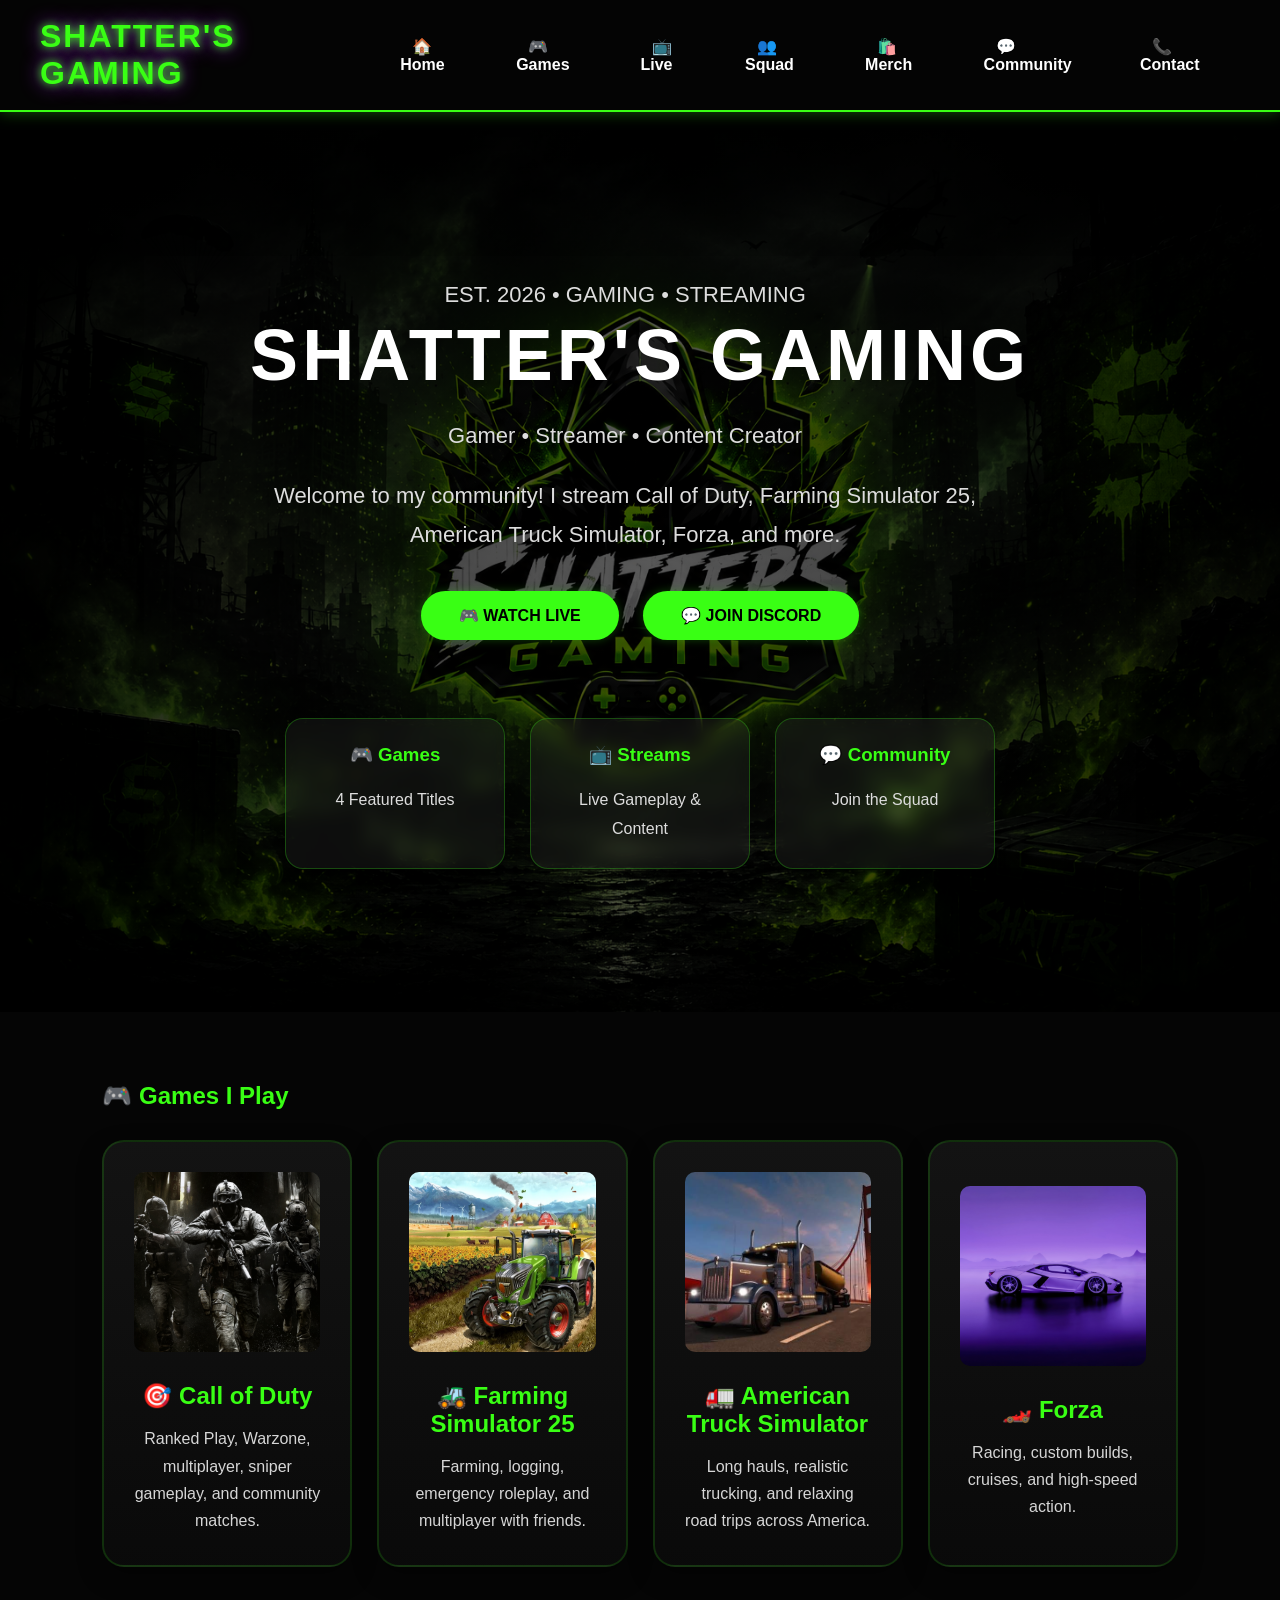
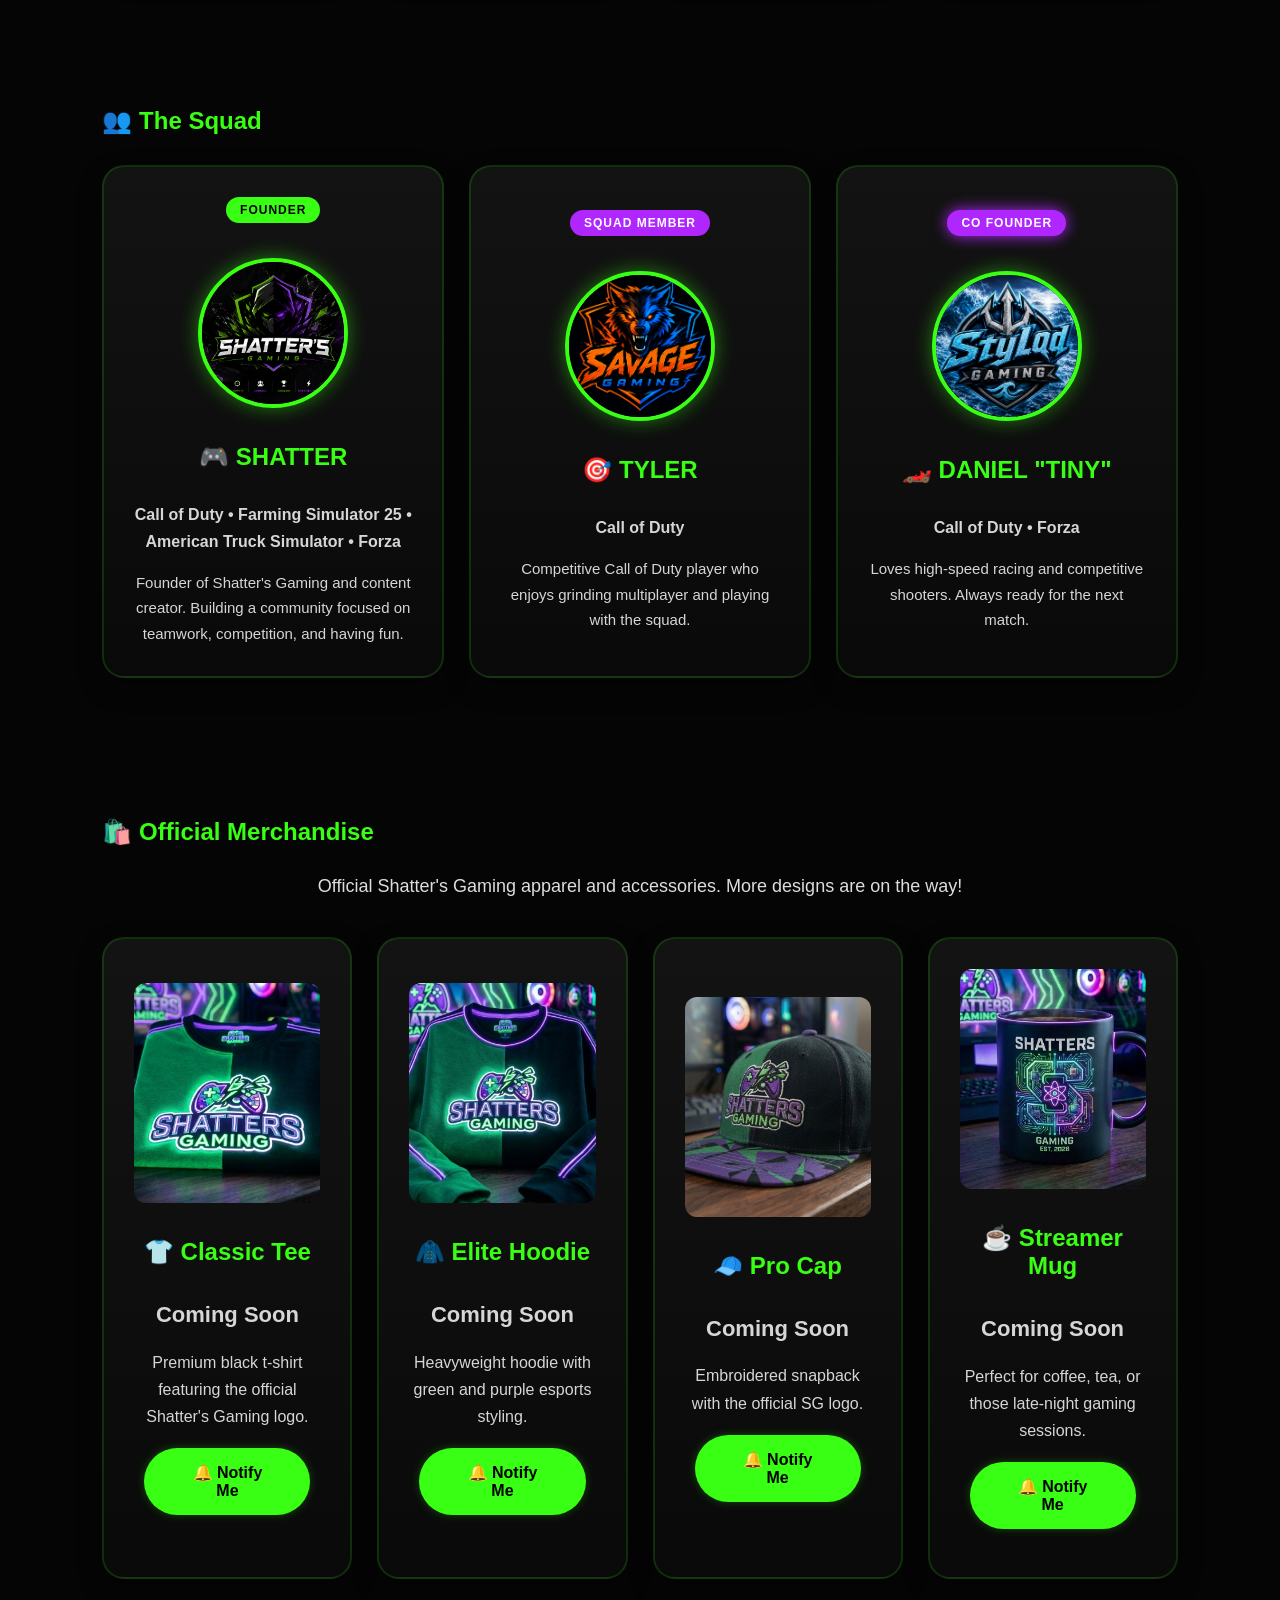
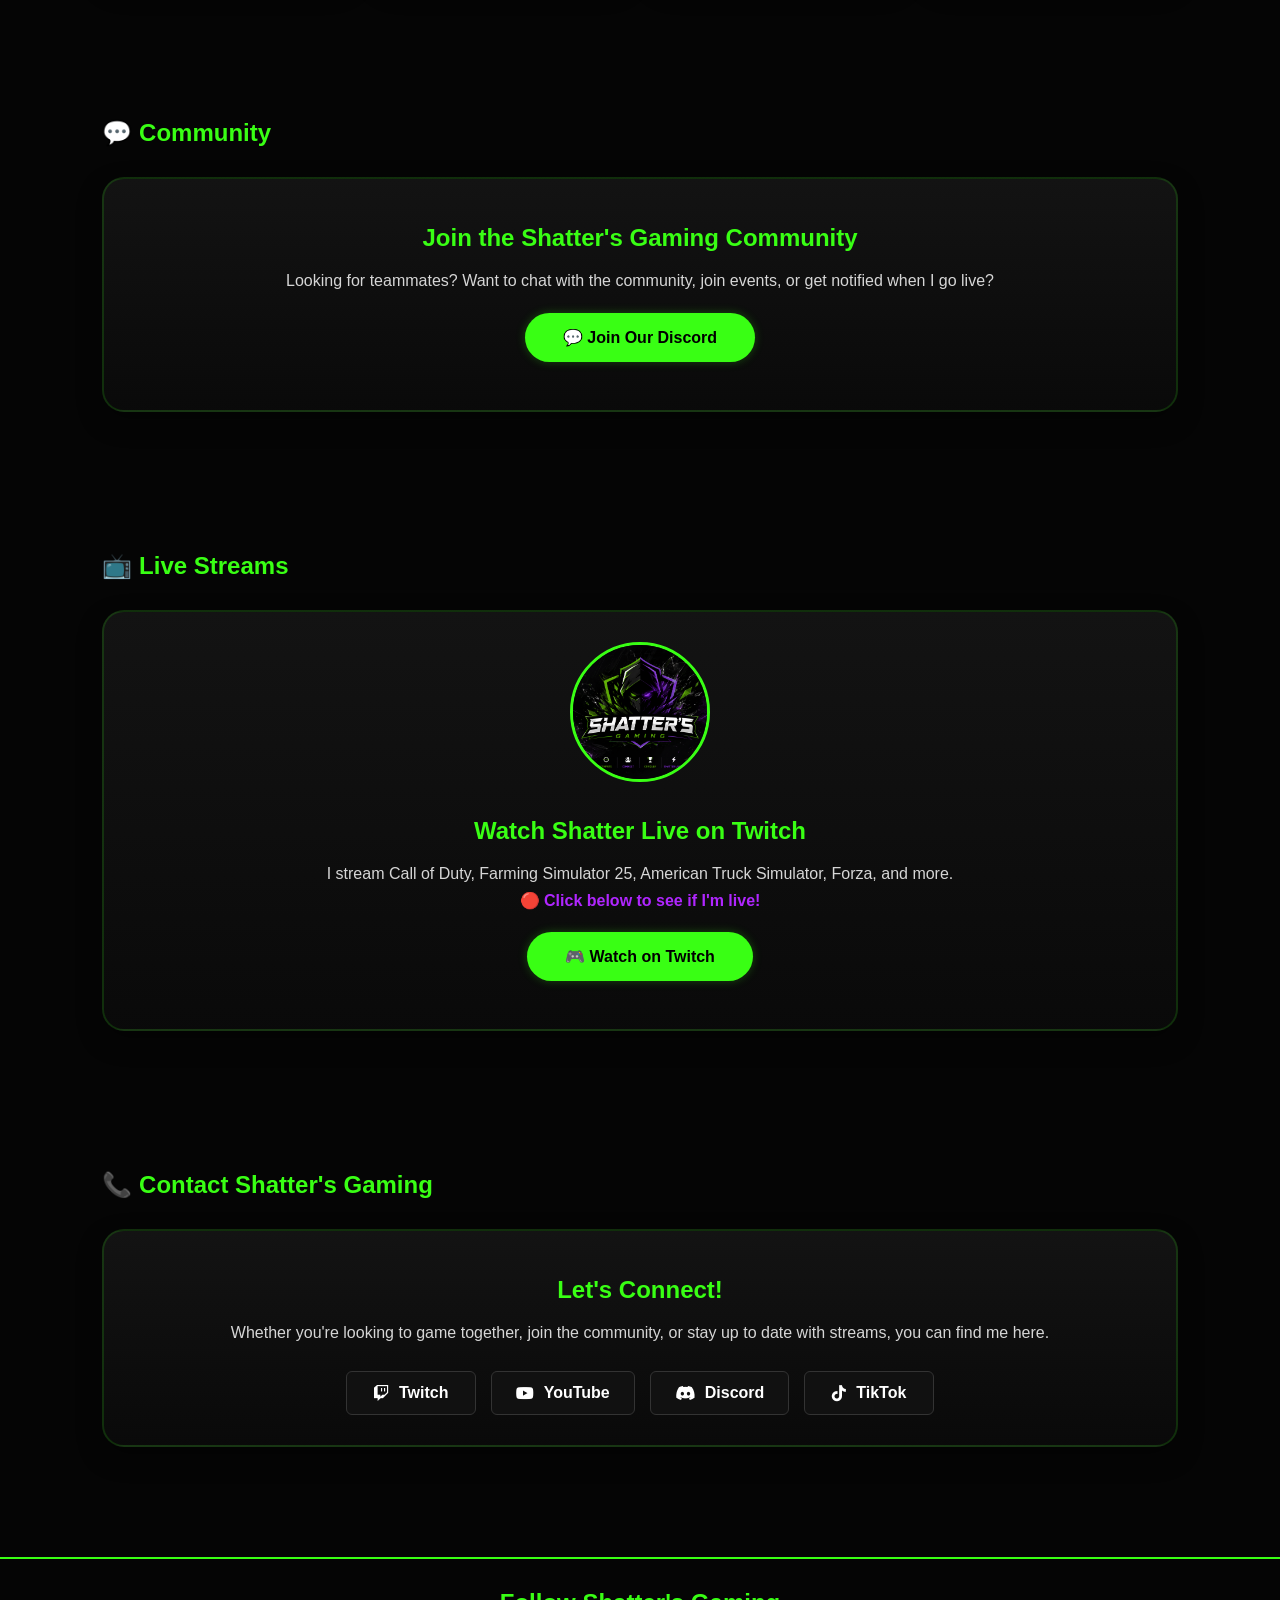
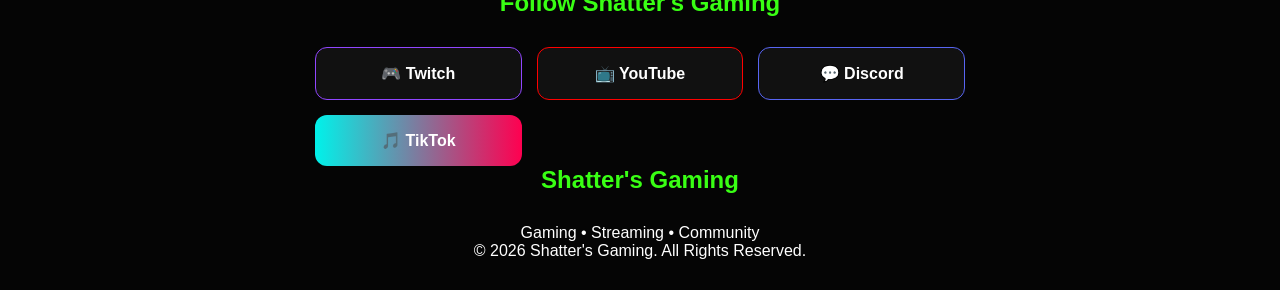
==== commit 995146f7: "Update index.html" ====
--- a/index.html
+++ b/index.html
@@ -418,12 +418,6 @@
 </button>
 
 <script src="script.js"></script>
-
-</body>
-
-</html>   
-
-<script src="script.js"></script>
     
 </body>
 </html>
--- a/style.css
+++ b/style.css
@@ -118,20 +118,13 @@
 }
 
 .hero h1{
- font-size:72px;
+    font-size:72px;
     font-weight:900;
     letter-spacing:4px;
-animation:titleGlow 3s ease-in-out infinite;
-     heroEnter 1s ease forwards;
-    color:#39ff14;
-
-    text-shadow:
-        0 0 10px #39ff14,
-        0 0 25px #39ff14,
-        0 0 40px #b026ff;
-
-    margin-top:25px;   
-    
+
+    animation:
+        titleGlow 3s ease-in-out infinite,
+        heroEnter 1s ease forwards;
 }
 .hero > *{
     animation:
@@ -372,28 +365,17 @@
 
     width:100%;
     height:180px;
-
-    object-fit:cover;
-
-    border-radius:10px;
-
-    margin-bottom:15px;
-
-    transition:.35s ease;
-
-}
-    
-    .card:hover img{
-
-    transform:scale(1.05);
-
-}
-    width:100%;
-    height:180px;
     object-fit:cover;
     border-radius:10px;
     margin-bottom:15px;
     transition:.35s ease;
+
+}
+
+.card:hover img{
+
+    transform:scale(1.05);
+
 }
 .card h3{
 
@@ -527,35 +509,12 @@
   width: 100%;
     
 }
+
 .btn i {
-  font-size: 18px;
- flex-shrink: 0;
-
-   
-  display: flex;
-  align-items: center;
-  justify-content: center;
-  gap: 10px;
-
-  padding: 14px 12px;
-  border-radius: 12px;
-
-  font-size: 14px;        
-  font-weight: 600;
-
-  color: white;
-  background: #111;
-  border: 1px solid #222;
-
-  text-decoration: none;
-
-  transition: 0.25s ease;
-
-  box-sizing: border-box;
-
-  min-width: 0;           
-  white-space: nowrap;
-  overflow: hidden;
+
+    font-size:18px;
+    flex-shrink:0;
+
 }
 
 
@@ -908,7 +867,7 @@
     animation: pulse 1.5s infinite;
 }
 
-@keyframes pulse {
+
 
     0% {
         box-shadow:0 0 5px red;
@@ -921,6 +880,8 @@
     100% {
         box-shadow:0 0 5px red;
     }
+
+}
 /* ==========================
    Back To Top Button
 ========================== */
@@ -968,4 +929,11 @@
         0 0 20px #b026ff;
 
 }
-}
+.hidden{
+    opacity:1 !important;
+    transform:none !important;
+}
+.card{
+    opacity:1 !important;
+    transform:none !important;
+}
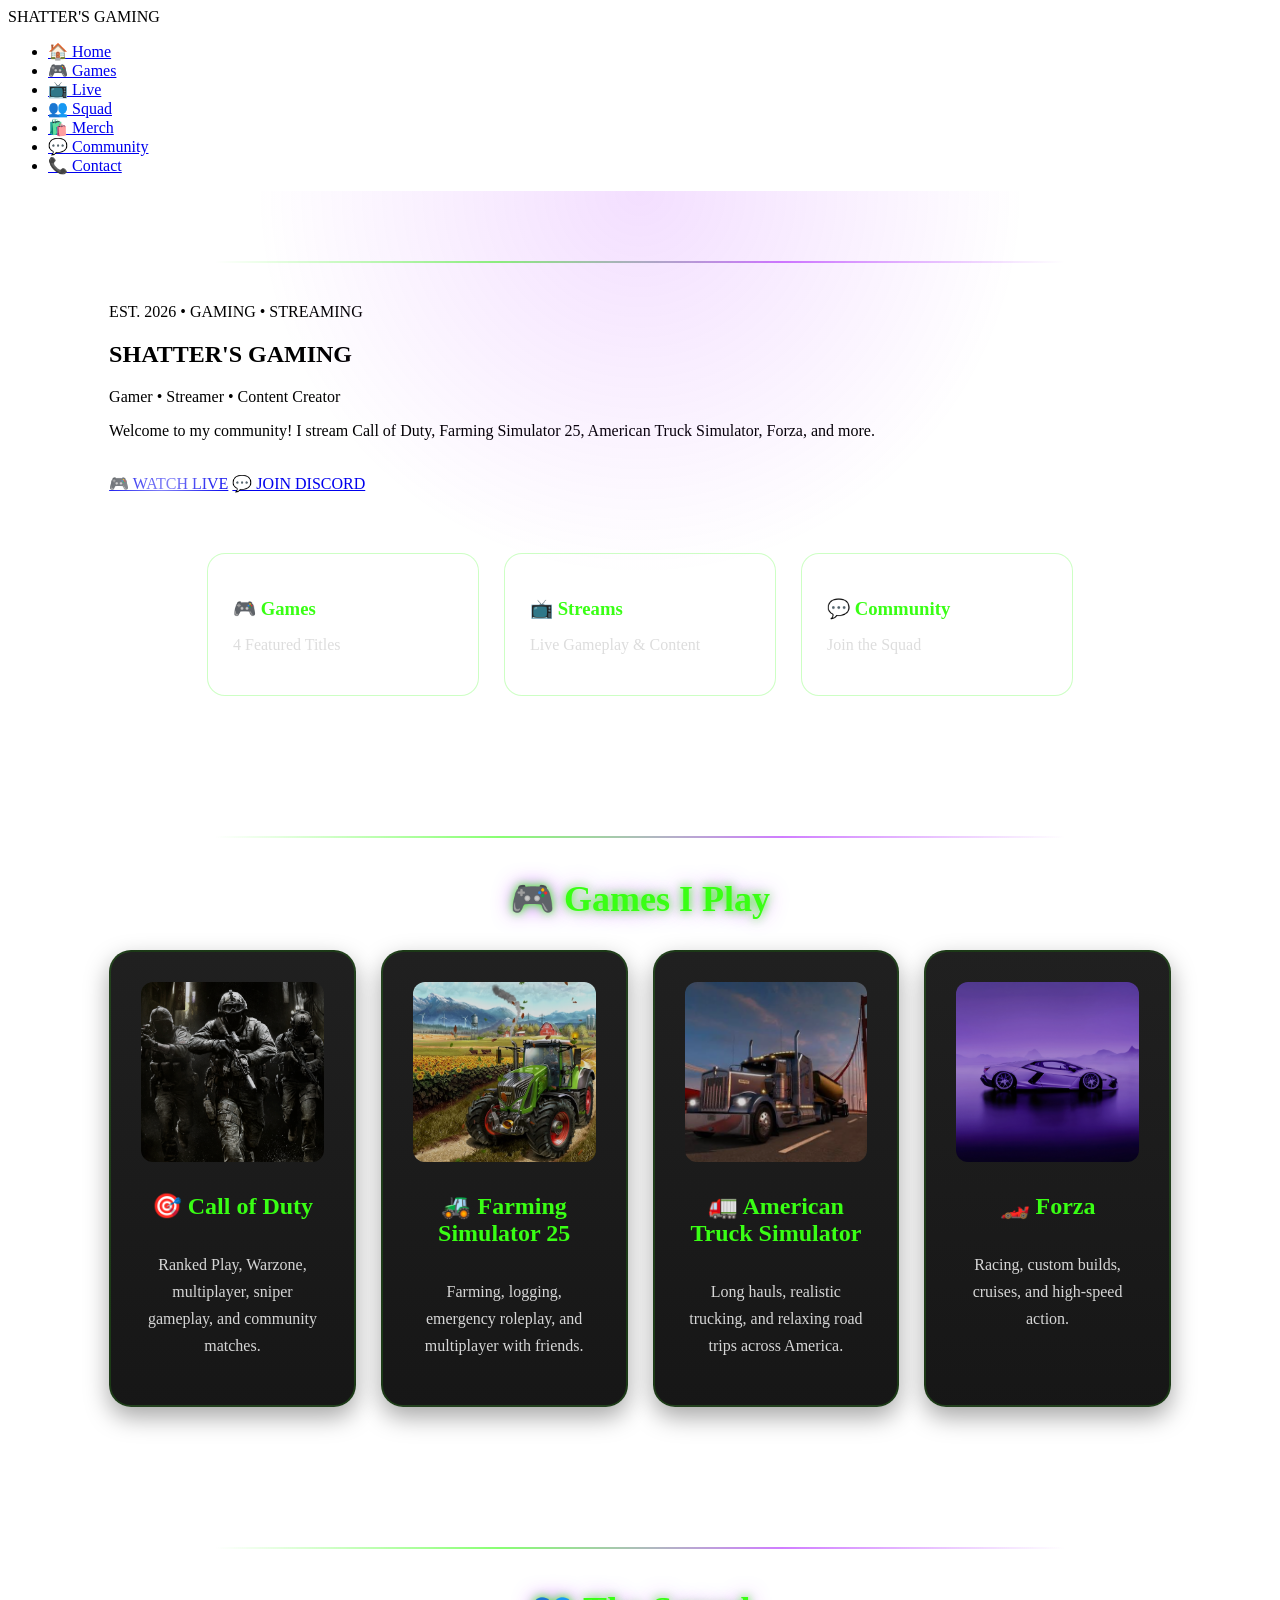
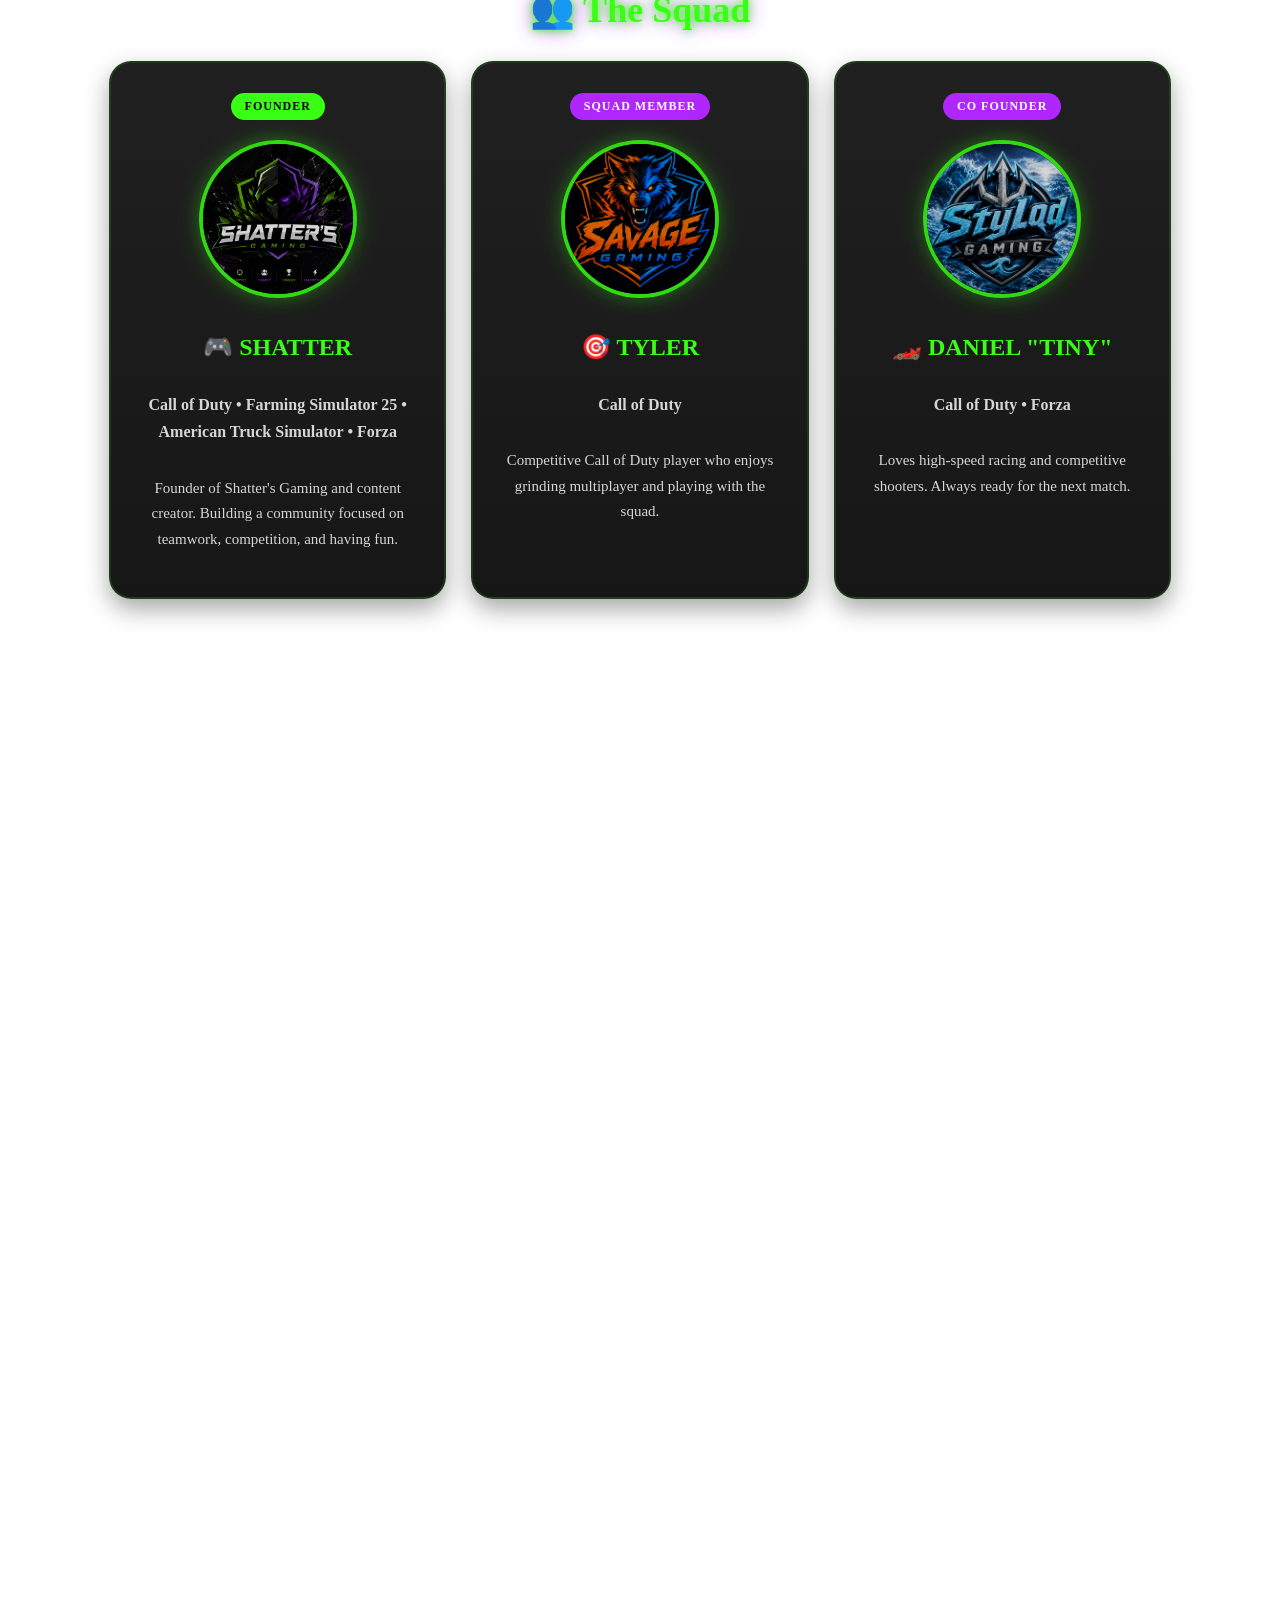
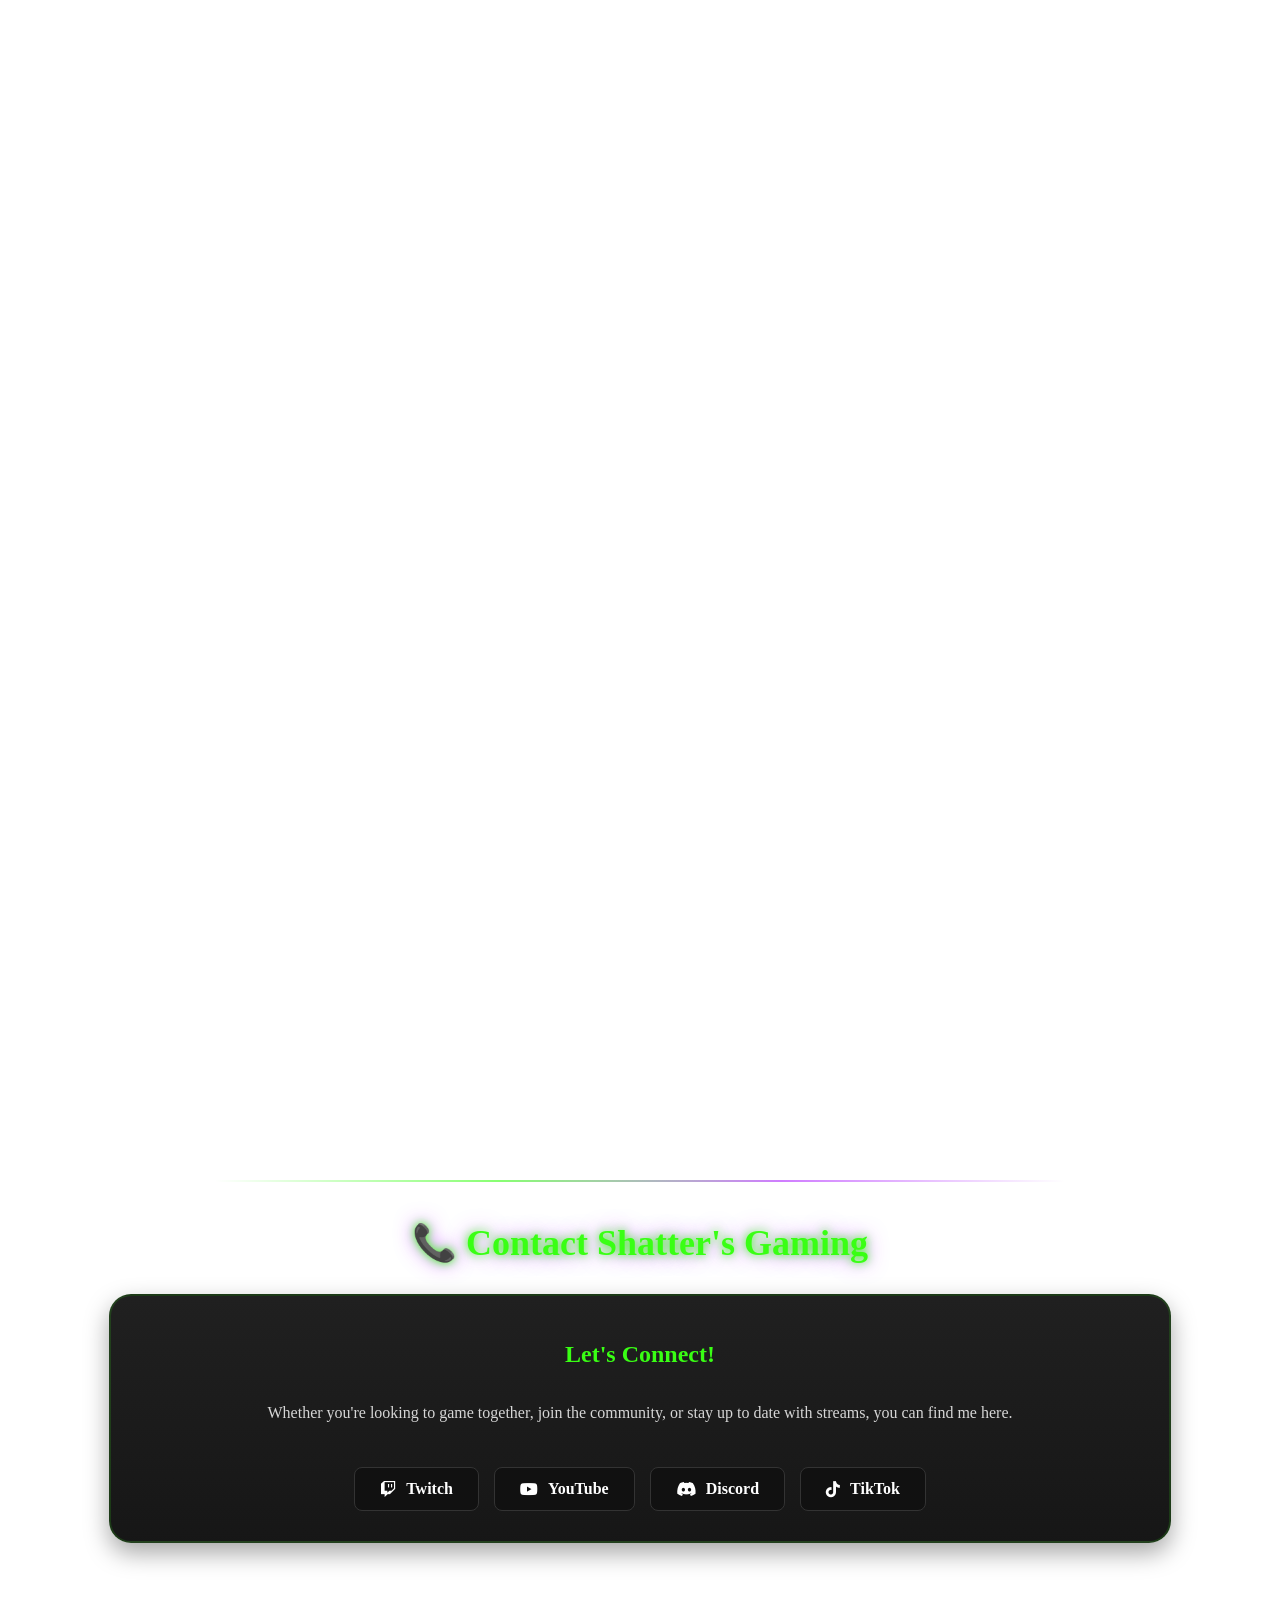
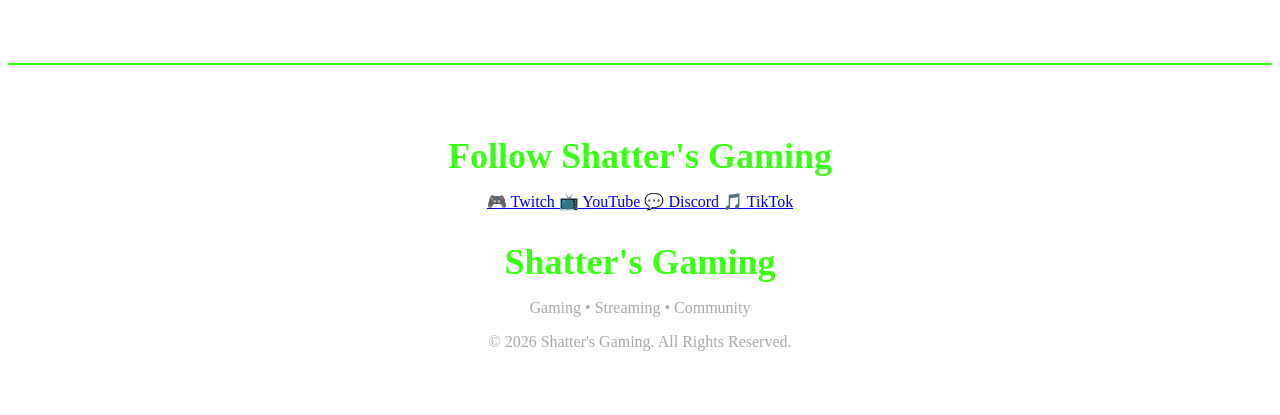
==== commit da785ac2: "Update index.html" ====
--- a/index.html
+++ b/index.html
@@ -2,12 +2,71 @@
 <html lang="en">
 
 <head>
-    <title>Shatter's Gaming</title>
+
+    <!-- ==========================
+         BASIC PAGE INFO
+    =========================== -->
+
+    <meta charset="UTF-8">
+
+    <meta name="viewport" content="width=device-width, initial-scale=1.0">
+
+    <title>Shatter's Gaming | Gaming • Streaming • Community</title>
+
+
+    <!-- ==========================
+         SEO DESCRIPTION
+    =========================== -->
+
+    <meta name="description"
+          content="Welcome to Shatter's Gaming. Gaming streams, Call of Duty, Farming Simulator 25, American Truck Simulator, Forza, and community content.">
+
+
+    <!-- ==========================
+         MOBILE THEME COLOR
+    =========================== -->
+
+    <meta name="theme-color" content="#39ff14">
+
+
+    <!-- ==========================
+         SOCIAL MEDIA PREVIEW
+    =========================== -->
+
+    <meta property="og:title"
+          content="Shatter's Gaming">
+
+    <meta property="og:description"
+          content="Gaming • Streaming • Community">
+
+    <meta property="og:image"
+          content="logo.png">
+
+    <meta property="og:type"
+          content="website">
+
+
+    <!-- ==========================
+         CSS
+    =========================== -->
 
     <link rel="stylesheet" href="style.css">
+
+
+    <!-- ==========================
+         ICONS
+    =========================== -->
+
     <link rel="stylesheet"
           href="https://cdnjs.cloudflare.com/ajax/libs/font-awesome/6.7.2/css/all.min.css">
+
+
+    <!-- ==========================
+         FAVICON
+    =========================== -->
+
     <link rel="icon" type="image/png" href="logo.png">
+
 </head>
 
 <body>
@@ -410,7 +469,6 @@
     </div>
 
 </div>
- </div>
 
 <!-- Back To Top Button -->
 <button id="backToTop" title="Back to Top">
--- a/style.css
+++ b/style.css
@@ -1,939 +1,1443 @@
-*{
-    margin:0;
-    padding:0;
-    box-sizing:border-box;
-    font-family:Arial, Helvetica, sans-serif;
-}
-
-html{
-    scroll-behavior:smooth;
-}
-
-body{
+/* ==========================
+   GLOBAL SETTINGS
+========================== */
+/* ==========================
+   HEADER & NAVIGATION
+========================== */
+/* ==========================
+   HERO SECTION
+========================== */
+/* ==========================
+   HERO ANIMATIONS
+========================== */
+/* ==========================
+   BUTTONS
+========================== */
+
+
+/* ==========================
+   SECTIONS
+========================== */
+
+section{
+
+    padding:70px 8%;
+
+}
+
+
+h2{
+
+    color:#39ff14;
+
+    margin-bottom:30px;
+
+    font-size:36px;
+
+    text-align:center;
+
+}
+
+
+/* ==========================
+   HERO STATS
+========================== */
+
+
+.hero-stats{
+
+    display:flex;
+
+    justify-content:center;
+
+    gap:25px;
+
+    margin-top:60px;
+
+    flex-wrap:wrap;
+
+}
+
+
+.stat{
+
+    width:220px;
+
+    padding:25px;
+
+    background:rgba(255,255,255,.05);
+
+    border:1px solid rgba(57,255,20,.25);
+
+    border-radius:18px;
+
+    backdrop-filter:blur(8px);
+
+    transition:.35s;
+
+}
+
+
+.stat:hover{
+
+    transform:translateY(-8px);
+
+    border-color:#b026ff;
+
+    box-shadow:
+
+        0 0 20px rgba(176,38,255,.5);
+
+}
+
+
+.stat h3{
+
+    color:#39ff14;
+
+    margin-bottom:10px;
+
+}
+
+
+.stat p{
+
+    color:#ddd;
+
+    font-size:16px;
+
+}
+
+
+/* ==========================
+   GAME GRID
+========================== */
+
+
+.games{
+
+    display:grid;
+
+    grid-template-columns:repeat(auto-fit,minmax(240px,1fr));
+
+    gap:25px;
+
+}
+
+
+
+/* ==========================
+   CARDS
+========================== */
+
+
+.card{
+
+    background:
+
+        linear-gradient(
+
+            180deg,
+
+            rgba(20,20,20,.95),
+
+            rgba(10,10,10,.95)
+
+        );
+
+
+    border:2px solid rgba(57,255,20,.15);
+
+    border-radius:22px;
+
+    overflow:hidden;
+
+    padding:30px;
+
+    text-align:center;
+
+    display:flex;
+
+    flex-direction:column;
+
+    align-items:center;
+
+
+    transition:
+
+        opacity .7s ease,
+
+        transform .35s ease,
+
+        box-shadow .35s ease;
+
+
+    box-shadow:
+
+        0 10px 25px rgba(0,0,0,.35);
+
+}
+
+
+
+.card:hover{
+
+    transform:translateY(-10px) scale(1.03);
+
+
+    border-color:#b026ff;
+
+
+    box-shadow:
+
+        0 0 25px rgba(176,38,255,.5);
+
+}
+
+
+
+/* ==========================
+   CARD IMAGES
+========================== */
+
+
+.card img{
+
+    width:100%;
+
+    height:180px;
+
+    object-fit:cover;
+
+    border-radius:12px;
+
+    margin-bottom:15px;
+
+    transition:.35s;
+
+}
+
+
+.card:hover img{
+
+    transform:scale(1.05);
+
+}
+
+
+
+.card h3{
+
+    color:#39ff14;
+
+    margin:15px 0;
+
+    font-size:24px;
+
+}
+
+
+
+.card p{
+
+    color:#d6d6d6;
+
+    line-height:1.7;
+
+}
+
+
+
+/* ==========================
+   SQUAD CARDS
+========================== */
+
+
+.squad-card{
+
+    position:relative;
+
+    text-align:center;
+
+}
+
+
+.squad-card img{
+
+    width:150px;
+
+    height:150px;
+
+    border-radius:50%;
+
+    object-fit:cover;
+
+    border:4px solid #39ff14;
+
+    margin:20px auto;
+
+    box-shadow:
+
+        0 0 20px rgba(57,255,20,.45);
+
+}
+
+
+
+.squad-card:hover img{
+
+    border-color:#b026ff;
+
+    transform:scale(1.08);
+
+}
+
+
+
+.role{
+
+    display:inline-block;
+
+    padding:6px 14px;
+
+    border-radius:30px;
+
+    font-size:12px;
+
+    font-weight:bold;
+
+    letter-spacing:1px;
+
+}
+
+
+.founder{
+
+    background:#39ff14;
+
+    color:black;
+
+}
+
+
+.member{
+
+    background:#b026ff;
+
+    color:white;
+
+}
+
+
+.cofounder{
+
+    background:#b026ff;
+
+    color:white;
+
+}
+
+
+
+.games-played{
+
+    color:#39ff14;
+
+    font-weight:bold;
+
+    margin:15px 0;
+
+}
+
+
+.bio{
+
+    color:#ccc;
+
+    line-height:1.7;
+
+    font-size:15px;
+
+}
+/* ==========================
+   MERCHANDISE SECTION
+========================== */
+
+
+.merch-intro{
+
+    text-align:center;
+
+    color:#ddd;
+
+    font-size:18px;
+
+    margin-bottom:40px;
+
+}
+
+
+
+.merch-card{
+
+    text-align:center;
+
+}
+
+
+
+.merch-card img{
+
+    width:100%;
+
+    height:220px;
+
+    object-fit:cover;
+
+    border-radius:12px;
+
+    margin-bottom:20px;
+
+    transition:.35s;
+
+}
+
+
+
+.merch-card:hover img{
+
+    transform:scale(1.05);
+
+}
+
+
+
+.price{
+
+    color:#b026ff;
+
+    font-size:22px;
+
+    font-weight:bold;
+
+    margin:15px 0;
+
+}
+
+
+/* ==========================
+   COMMUNITY SECTION
+========================== */
+
+
+#community{
+
+    text-align:center;
+
+}
+
+
+#community .card{
+
+    max-width:800px;
+
+    margin:auto;
+
+}
+
+
+
+#community h3{
+
+    color:#39ff14;
+
+    font-size:28px;
+
+    margin-bottom:15px;
+
+}
+
+
+
+/* ==========================
+   LIVE STREAM SECTION
+========================== */
+
+
+#live{
+
+    text-align:center;
+
+}
+
+
+
+.live-card{
+
+    background:#111;
+
+    border:2px solid #b026ff;
+
+    border-radius:20px;
+
+    padding:30px;
+
+    max-width:800px;
+
+    margin:auto;
+
+
+    box-shadow:
+
+        0 0 25px rgba(176,38,255,.3);
+
+}
+
+
+
+.live-card img{
+
+    width:140px;
+
+    height:140px;
+
+    border-radius:50%;
+
+    border:3px solid #39ff14;
+
+    margin-bottom:20px;
+
+}
+
+
+
+.live-status{
+
+    display:flex;
+
+    justify-content:center;
+
+    align-items:center;
+
+    gap:10px;
+
+    margin-bottom:15px;
+
+}
+
+
+
+.live-status .dot{
+
+    width:12px;
+
+    height:12px;
+
+    border-radius:50%;
+
+    background:red;
+
+    animation:pulse 1.5s infinite;
+
+}
+
+
+
+@keyframes pulse{
+
+    0%{
+
+        box-shadow:0 0 5px red;
+
+    }
+
+
+    50%{
+
+        box-shadow:0 0 20px red;
+
+    }
+
+
+    100%{
+
+        box-shadow:0 0 5px red;
+
+    }
+
+}
+
+
+
+/* ==========================
+   CONTACT & SOCIAL BUTTONS
+========================== */
+
+
+.socials{
+
+    display:flex;
+
+    justify-content:center;
+
+    flex-wrap:wrap;
+
+    gap:15px;
+
+    margin-top:25px;
+
+}
+
+
+
+.socials a{
+
+    display:flex;
+
+    align-items:center;
+
+    justify-content:center;
+
+    gap:10px;
+
+
+    padding:12px 25px;
+
+
+    background:#111;
+
+    color:white;
+
+
+    text-decoration:none;
+
+    font-weight:bold;
+
+
+    border-radius:8px;
+
+    border:1px solid #333;
+
+
+    transition:.3s;
+
+}
+
+
+
+.socials a:hover{
+
+    transform:translateY(-3px);
+
+}
+
+
+
+.socials a[href*="twitch"]:hover{
+
+    border-color:#9146ff;
+
+    box-shadow:0 0 15px #9146ff;
+
+}
+
+
+
+.socials a[href*="youtube"]:hover{
+
+    border-color:red;
+
+    box-shadow:0 0 15px red;
+
+}
+
+
+
+.socials a[href*="discord"]:hover{
+
+    border-color:#5865f2;
+
+    box-shadow:0 0 15px #5865f2;
+
+}
+
+
+
+.socials a[href*="tiktok"]:hover{
+
+    border-color:#fe2c55;
+
+    box-shadow:0 0 15px #fe2c55;
+
+}
+
+
+
+/* ==========================
+   FOOTER
+========================== */
+
+
+footer{
+
+    text-align:center;
+
+    padding:40px 20px;
+
+    margin-top:50px;
+
+    border-top:2px solid #39ff14;
+
+}
+
+
+
+footer h2{
+
+    color:#39ff14;
+
+    margin-bottom:15px;
+
+}
+
+
+
+footer p{
+
+    color:#aaa;
+
+}
+/* ==========================
+   SCROLL ANIMATIONS
+========================== */
+
+
+.hidden{
+
+    opacity:0;
+
+    transform:translateY(60px);
+
+    transition:
+
+        opacity .7s ease,
+
+        transform .7s ease;
+
+}
+
+
+.hidden.show{
+
+    opacity:1;
+
+    transform:translateY(0);
+
+}
+
+
+/* ==========================
+   CARD STAGGER ANIMATION
+========================== */
+
+
+.card{
+
+    opacity:0;
+
+    transform:translateY(40px);
+
+}
+
+
+.card.show{
+
+    opacity:1;
+
+    transform:translateY(0);
+
+}
+
+
+
+.games .card:nth-child(1){
+
+    transition-delay:.1s;
+
+}
+
+
+.games .card:nth-child(2){
+
+    transition-delay:.2s;
+
+}
+
+
+.games .card:nth-child(3){
+
+    transition-delay:.3s;
+
+}
+
+
+.games .card:nth-child(4){
+
+    transition-delay:.4s;
+
+}
+
+
+
+/* ==========================
+   MERCH POPUP MODAL
+========================== */
+
+
+.modal{
+
+    display:none;
+
+    position:fixed;
+
+    z-index:9999;
+
+    left:0;
+
+    top:0;
+
+    width:100%;
+
+    height:100%;
+
+
+    background:rgba(0,0,0,.8);
+
+}
+
+
+
+.modal-content{
+
+    background:#111;
+
+
+    width:90%;
+
+    max-width:500px;
+
+
+    margin:10% auto;
+
+
+    padding:35px;
+
+
+    border-radius:20px;
+
+
+    text-align:center;
+
+
+    border:2px solid #39ff14;
+
+
+    box-shadow:
+
+        0 0 30px #b026ff;
+
+}
+
+
+
+.modal-content h2{
+
+    color:#39ff14;
+
+}
+
+
+
+.modal-content p{
+
+    color:#ddd;
+
+    line-height:1.8;
+
+    margin:15px 0;
+
+}
+
+
+
+.close{
+
+    float:right;
+
+    font-size:34px;
+
+    cursor:pointer;
+
+    color:#39ff14;
+
+}
+
+
+
+.close:hover{
+
+    color:#b026ff;
+
+}
+
+
+
+/* ==========================
+   BACK TO TOP BUTTON
+========================== */
+
+
+#backToTop{
+
+    position:fixed;
+
+
+    bottom:30px;
+
+    right:30px;
+
+
+    width:50px;
+
+    height:50px;
+
+
+    border:none;
+
+    border-radius:50%;
+
+
+    background:#39ff14;
+
+    color:black;
+
+
+    font-size:22px;
+
+
+    cursor:pointer;
+
+
+    display:none;
+
+
+    z-index:9999;
+
+
+    box-shadow:
+
+        0 0 15px rgba(57,255,20,.6);
+
+
+    transition:.3s;
+
+}
+
+
+
+#backToTop:hover{
+
+    background:#b026ff;
+
+    color:white;
+
+
+    transform:translateY(-5px);
+
+
+    box-shadow:
+
+        0 0 20px #b026ff;
+
+}
+
+
+
+/* ==========================
+   MOBILE RESPONSIVE
+========================== */
+
+
+@media(max-width:900px){
+
+
+    header{
+
+        padding:15px 20px;
+
+    }
+
+
+
+    nav{
+
+        flex-direction:column;
+
+        gap:20px;
+
+    }
+
+
+
+    nav ul{
+
+        flex-wrap:wrap;
+
+        justify-content:center;
+
+        gap:10px;
+
+    }
+
+
+
+    nav li{
+
+        margin-left:0;
+
+    }
+
+
+
+    .logo{
+
+        font-size:26px;
+
+    }
+
+
+
+    .hero h1{
+
+        font-size:45px;
+
+    }
+
+
+
+    .hero p{
+
+        font-size:18px;
+
+    }
+
+
+}
+
+
+
+@media(max-width:600px){
+
+
+    section{
+
+        padding:50px 5%;
+
+    }
+
+
+
+    h2{
+
+        font-size:28px;
+
+    }
+
+
+
+    .button{
+
+        width:90%;
+
+        margin:10px auto;
+
+    }
+
+
+
+    .hero-stats{
+
+        gap:15px;
+
+    }
+
+
+
+    .stat{
+
+        width:100%;
+
+    }
+
+
+
+    .games{
+
+        grid-template-columns:1fr;
+
+    }
+
+
+
+    .socials{
+
+        flex-direction:column;
+
+    }
+
+
+
+    .socials a{
+
+        width:100%;
+
+    }
+
+
+
+    #backToTop{
+
+        right:20px;
+
+        bottom:20px;
+
+    }
+
+}
+/* ==========================
+   FINAL POLISH EFFECTS
+========================== */
+
+
+/* ==========================
+   SECTION TITLE GLOW
+========================== */
+
+section h2{
+
+    text-shadow:
+
+        0 0 10px #39ff14,
+
+        0 0 20px rgba(176,38,255,.7);
+
+}
+
+
+
+/* ==========================
+   NEON SECTION DIVIDER
+========================== */
+
+section{
+
+    position:relative;
+
+}
+
+
+section::before{
+
+    content:"";
+
+    display:block;
+
+    width:80%;
+
+    height:2px;
+
+    margin:0 auto 40px;
+
+
+    background:
+
+        linear-gradient(
+
+            90deg,
+
+            transparent,
+
+            #39ff14,
+
+            #b026ff,
+
+            transparent
+
+        );
+
+
+    opacity:.6;
+
+}
+
+
+
+/* ==========================
+   CARD LIGHT EFFECT
+========================== */
+
+
+.card{
+
+    position:relative;
+
+    overflow:hidden;
+
+}
+
+
+
+.card::before{
+
+    content:"";
+
+    position:absolute;
+
+    top:-50%;
+
+    left:-50%;
+
+
+    width:200%;
+
+    height:200%;
+
+
+    background:
+
+        radial-gradient(
+
+            circle,
+
+            rgba(57,255,20,.15),
+
+            transparent 40%
+
+        );
+
+
+    opacity:0;
+
+    transition:.4s;
+
+}
+
+
+
+.card:hover::before{
+
+    opacity:1;
+
+}
+
+
+
+/* ==========================
+   IMAGE LOADING EFFECT
+========================== */
+
+
+.card img{
+
+    filter:brightness(.85);
+
+}
+
+
+
+.card:hover img{
+
+    filter:brightness(1);
+
+}
+
+
+
+/* ==========================
+   BETTER BUTTON GLOW
+========================== */
+
+
+.button{
+
+    position:relative;
+
+    overflow:hidden;
+
+}
+
+
+
+.button::after{
+
+    content:"";
+
+    position:absolute;
+
+
+    top:0;
+
+    left:-100%;
+
+
+    width:100%;
+
+    height:100%;
+
+
+    background:
+
+        linear-gradient(
+
+            120deg,
+
+            transparent,
+
+            rgba(255,255,255,.5),
+
+            transparent
+
+        );
+
+
+    transition:.5s;
+
+}
+
+
+
+.button:hover::after{
+
+    left:100%;
+
+}
+
+
+
+/* ==========================
+   CUSTOM SCROLLBAR
+========================== */
+
+
+::-webkit-scrollbar{
+
+    width:12px;
+
+}
+
+
+
+::-webkit-scrollbar-track{
+
     background:#050505;
-    color:white;
-}
-
-header{
-   background:rgba(5,5,5,.92);
-    backdrop-filter:blur(10px);
-    border-bottom:2px solid #39ff14;
-    padding:18px 40px;
-    position:sticky;
-    top:0;
-    z-index:1000;
-    box-shadow:0 0 15px rgba(57,255,20,.35); 
-}
-
-nav{
-    display:flex;
-    justify-content:space-between;
-    align-items:center;
-}
-
-.logo{
- font-size:32px;
-    font-weight:900;
-    letter-spacing:2px;
-    color:#39ff14;
-    text-shadow:
-        0 0 8px #39ff14,
-        0 0 20px #b026ff;   
-}
-
-nav ul{
-    display:flex;
-    list-style:none;
-}
-
-nav li{
-    margin-left:30px;
-}
-
-nav a{
-text-decoration:none;
-    color:white;
-    font-weight:600;
-    transition:.3s;
-    padding:8px 12px;
-    border-radius:6px;
-}
-
-nav a:hover{
-  color:#39ff14;
-    background:rgba(176,38,255,.15);   
-}
-
-.hero{
-    min-height:100vh;
-    display:flex;
-    flex-direction:column;
-    justify-content:center;
-    align-items:center;
-    text-align:center;
-    padding:80px 20px;
-
-    position:relative;
-    overflow:hidden;
+
+}
+
+
+
+::-webkit-scrollbar-thumb{
 
     background:
+
         linear-gradient(
-            90deg,
-            rgba(0,0,0,.85),
-            rgba(0,0,0,.65),
-            rgba(0,0,0,.85)
-        ),
-        url("background.jpg");
-
-    background-size:cover;
-    background-position:center;
-    background-repeat:no-repeat;
-
-    box-shadow:
-        inset 0 0 120px black;
-}
-@keyframes titleGlow {
-
-    0%{
-        text-shadow:
-        0 0 10px #39ff14,
-        0 0 25px #39ff14,
-        0 0 40px #b026ff;
-    }
-
-    50%{
-        text-shadow:
-        0 0 20px #39ff14,
-        0 0 35px #39ff14,
-        0 0 60px #b026ff;
-    }
-
-    100%{
-        text-shadow:
-        0 0 10px #39ff14,
-        0 0 25px #39ff14,
-        0 0 40px #b026ff;
-    }
-
-}
-
-.hero h1{
-    font-size:72px;
-    font-weight:900;
-    letter-spacing:4px;
-
-    animation:
-        titleGlow 3s ease-in-out infinite,
-        heroEnter 1s ease forwards;
-}
-.hero > *{
-    animation:
-    titleGlow 3s ease-in-out infinite,
-    heroEnter 1s ease forwards;
-}
-
-
-@keyframes heroEnter{
-
-    from{
-        opacity:0;
-        transform:translateY(35px);
-    }
-
-    to{
-        opacity:1;
-        transform:translateY(0);
-    }
-
-}
-
-.hero p{
-  margin-top:20px;
-    font-size:22px;
-    max-width:750px;
-    line-height:1.8;
-    color:#ddd;    
-}
-
-.button{
-    display:inline-block;
-    padding:15px 38px;
-    margin:18px 10px;
+
+            #39ff14,
+
+            #b026ff
+
+        );
+
+
+    border-radius:20px;
+
+}
+
+
+
+/* ==========================
+   TEXT SELECTION
+========================== */
+
+
+::selection{
 
     background:#39ff14;
+
     color:#000;
 
-    font-size:16px;
-    font-weight:700;
-
-    text-decoration:none;
-
-    border:none;
-    border-radius:50px;
-
-    cursor:pointer;
-
-    transition:all .3s ease;
-
-    box-shadow:
-        0 0 10px rgba(57,255,20,.25);
-}
-
-.button:hover{
-
-    background:#b026ff;
-    color:#fff;
-
-    transform:
-        translateY(-4px)
-        scale(1.04);
-
-    box-shadow:
-        0 0 15px #b026ff,
-        0 0 35px rgba(176,38,255,.6);
-
-}
-
-.button:active{
-
-    transform:scale(.97);
-
-}
-
-section{
-    padding:70px 8%;
-    transition:.4s;
-}
-
-h2{
-    color:#39ff14;
-    margin-bottom:30px;
-}
-
-.games{
-    display:grid;
-    grid-template-columns:repeat(auto-fit,minmax(220px,1fr));
-    gap:25px;
-}
-
-.card{
+}
+
+
+
+/* ==========================
+   HERO ATMOSPHERE
+========================== */
+
+
+.hero::after{
+
+    content:"";
+
+    position:absolute;
+
+
+    inset:0;
+
 
     background:
-        linear-gradient(
-            180deg,
-            rgba(20,20,20,.95),
-            rgba(10,10,10,.95)
+
+        radial-gradient(
+
+            circle at top,
+
+            rgba(176,38,255,.15),
+
+            transparent 45%
+
         );
 
-    border:2px solid rgba(57,255,20,.15);
-
-    border-radius:22px;
-
-    overflow:hidden;
-
-    padding:30px;
-
-    text-align:center;
-
-    transition:all .35s ease;
-
-    box-shadow:
-        0 10px 25px rgba(0,0,0,.35);
-
-    display:flex;
-    flex-direction:column;
-    justify-content:center;
-    align-items:center;
-
-}
-
-.card:hover{
-
-    transform:
-        translateY(-10px)
-        scale(1.03);
-
-    border-color:#b026ff;
-
-    box-shadow:
-        0 0 20px rgba(176,38,255,.5),
-        0 15px 35px rgba(0,0,0,.45);
-
-}
-
-.socials {
-  display: flex;
-  flex-wrap: wrap; 
-  gap: 15px;      
-  justify-content: center;
-  margin-top: 25px;
-  width: 100%;
-}
-
-.socials a {
-  display: inline-flex;
-  align-items: center;
-  justify-content: center;
-  gap: 10px;       /* Spacing between the icon and the text */
-  padding: 12px 24px;
-  background-color: #111111;
-  color: #ffffff;
-  text-decoration: none;
-  font-weight: 600;
-  border-radius: 6px;
-  border: 1px solid #333333;
-  min-width: 130px; /* Ensures all buttons maintain a matching base size */
-  transition: all 0.2s ease-in-out;
-}
-
-/* 3. Adds the neon brand hover borders to match the rest of your site */
-.socials a:hover {
-  background-color: #1a1a1a;
-  transform: translateY(-2px); /* Subtle lift effect when hovered */
-}
-
-.socials a[href*="twitch.tv"]:hover {
-  border-color: #9146ff;
-  box-shadow: 0 0 10px rgba(145, 70, 255, 0.5);
-}
-
-.socials a[href*="youtube.com"]:hover {
-  border-color: #ff0000;
-  box-shadow: 0 0 10px rgba(255, 0, 0, 0.5);
-}
-
-.socials a[href*="discord.gg"]:hover {
-  border-color: #5865f2;
-  box-shadow: 0 0 10px rgba(88, 101, 242, 0.5);
-}
-
-.socials a[href*="tiktok.com"]:hover {
-    border-color:#fe2c55;
-    box-shadow:0 0 10px rgba(254,44,85,.5);
-}
-
-footer{
-    text-align:center;
-    padding:30px;
-    border-top:2px solid #39ff14;
-    margin-top:40px;
-}
-.button,
-.card,
-nav a{
-
-    cursor:pointer;
-
-}
-/* Hero Stats */
-
-.hero-stats{
-    display:flex;
-    justify-content:center;
-    gap:25px;
-    margin-top:60px;
-    flex-wrap:wrap;
-}
-
-.stat{
-    width:220px;
-    padding:25px;
-    background:rgba(255,255,255,.05);
-    border:1px solid rgba(57,255,20,.25);
-    border-radius:18px;
-    backdrop-filter:blur(8px);
-    transition:.35s;
-}
-
-.stat:hover{
-    transform:translateY(-8px);
-    border-color:#b026ff;
-    box-shadow:
-        0 0 20px rgba(176,38,255,.5);
-}
-
-.stat h3{
-    color:#39ff14;
-    margin-bottom:10px;
-}
-
-.stat p{
-    color:#ddd;
-    font-size:16px;
-}
-.card img{
-
-    width:100%;
-    height:180px;
-    object-fit:cover;
-    border-radius:10px;
-    margin-bottom:15px;
-    transition:.35s ease;
-
-}
-
-.card:hover img{
-
-    transform:scale(1.05);
-
-}
-.card h3{
-
-    color:#39ff14;
-
-    margin:15px 0;
-
-    font-size:24px;
-
-}
-
-.card p{
-
-    color:#d6d6d6;
-
-    line-height:1.7;
-
-}
-/* ---------- Squad Cards ---------- */
-
-.squad-card{
-    text-align:center;
-}
-
-.squad-card img{
-    width:140px;
-    height:140px;
-    object-fit:cover;
-    border-radius:50%;
-    border:3px solid #39ff14;
-    margin-bottom:20px;
-    transition:.35s;
-}
-
-.squad-card:hover img{
-    border-color:#b026ff;
-    transform:scale(1.08);
-}
-
-.squad-card h4{
-    color:#39ff14;
-    margin:10px 0;
-}
-
-.quote{
-    display:block;
-    margin-top:20px;
-    color:#b026ff;
-    font-style:italic;
-}
-/* ==========================
-   Merchandise
-========================== */
-
-.merch-intro{
-    text-align:center;
-    color:#ddd;
-    font-size:18px;
-    margin-bottom:40px;
-}
-
-.merch-card{
-    text-align:center;
-}
-
-.merch-card img{
-    width:100%;
-    height:220px;
-    object-fit:cover;
-    border-radius:12px;
-    margin-bottom:20px;
-    transition:.3s;
-}
-
-.merch-card:hover img{
-    transform:scale(1.05);
-}
-
-.price{
-    color:#b026ff;
-    font-size:22px;
-    font-weight:bold;
-    margin:15px 0;
-}
-.contact {
-  padding: 70px 20px;
-  background: #0a0a0a;
-  color: white;
-  text-align: center;
-  overflow: hidden; 
-}
-
-.contact h2 {
-  margin-bottom: 10px;
-}
-
-.contact h3 {
-  margin-bottom: 10px;
-  color: #00ff66;
-}
-
-.social-links {
-  display: grid;
-  grid-template-columns: repeat(auto-fit, minmax(200px, 1fr));
-  gap: 15px;
-
-  max-width: 650px;
-  margin: 30px auto 0 auto;
-}
-
-/* base button */
-.btn {
-  display: flex;
-  align-items: center;
-  justify-content: center;
-
-  padding: 16px;
-  border-radius: 12px;
-
-  font-size: 16px;
-  font-weight: 700;
-
-  text-decoration: none;
-
-  color: white;
-  background: #111;
-  border: 1px solid #222;
-
-  transition: 0.25s ease;
-
-  width: 100%;
-    
-}
-
-.btn i {
-
-    font-size:18px;
-    flex-shrink:0;
-
-}
-
-
-/* Twitch */
-.twitch { border-color: #9146FF; }
-.twitch:hover { box-shadow: 0 0 18px #9146FF; }
-
-/* 🔴 YOUTUBE */
-.youtube {
-  border-color: #FF0000;
-}
-.youtube:hover {
-  box-shadow: 0 0 18px #FF0000;
-  transform: translateY(-3px);
-}
-
-/* 🔵 DISCORD */
-.discord {
-  border-color: #5865F2;
-}
-.discord:hover {
-  box-shadow: 0 0 18px #5865F2;
-  transform: translateY(-3px);
-}
-
-/* 🎵 TIKTOK (gradient + glow) */
-.tiktok {
-  border: none;
-  background: linear-gradient(90deg, #00f2ea, #ff0050);
-}
-.tiktok:hover {
-  box-shadow: 0 0 20px rgba(255, 0, 80, 0.6);
-  transform: translateY(-3px);
-}
-/* ==========================
-   Squad Cards V2
-========================== */
-
-.squad-card{
-    position:relative;
-    text-align:center;
-    overflow:hidden;
-}
-
-.squad-card img{
-    width:150px;
-    height:150px;
-    border-radius:50%;
-    object-fit:cover;
-    border:4px solid #39ff14;
-    margin:20px auto;
-    transition:.35s;
-    box-shadow:0 0 20px rgba(57,255,20,.45);
-}
-
-.squad-card:hover img{
-    transform:scale(1.08);
-    border-color:#b026ff;
-    box-shadow:0 0 30px #b026ff;
-}
-
-.role{
-    display:inline-block;
-    padding:6px 14px;
-    border-radius:30px;
-    font-size:12px;
-    font-weight:bold;
-    letter-spacing:1px;
-    margin-bottom:15px;
-}
-
-.founder{
-    background:#39ff14;
-    color:black;
-}
-
-.member{
-    background:#b026ff;
-    color:white;
-}
-
-.games-played{
-    color:#39ff14;
-    font-weight:bold;
-    margin:15px 0;
-    line-height:1.6;
-}
-.cofounder{
-    background:#b026ff;
-    color:white;
-    box-shadow:0 0 15px #b026ff;
-}
-.bio{
-    color:#ccc;
-    line-height:1.7;
-    font-size:15px;
-}
-
-.squad-card:hover{
-    transform:translateY(-10px);
-    box-shadow:
-        0 0 30px rgba(176,38,255,.5);
-}
-/* ==========================
-   Coming Soon Modal
-========================== */
-
-.modal{
-    display:none;
-    position:fixed;
-    z-index:9999;
-    left:0;
-    top:0;
-    width:100%;
-    height:100%;
-    background:rgba(0,0,0,.8);
-}
-
-.modal-content{
-
-    background:#111;
-
-    width:90%;
-    max-width:500px;
-
-    margin:10% auto;
-
-    padding:35px;
-
-    border-radius:20px;
-
-    text-align:center;
-
-    border:2px solid #39ff14;
-
-    box-shadow:0 0 30px #b026ff;
-}
-
-.modal-content h2{
-    margin-bottom:20px;
-}
-
-.modal-content p{
-    margin:15px 0;
-    color:#ddd;
-    line-height:1.8;
-}
-
-.close{
-    float:right;
-    font-size:34px;
-    cursor:pointer;
-    color:#39ff14;
-}
-
-.close:hover{
-    color:#b026ff;
-}
-/* ==========================
-   Scroll Animations
-========================== */
-
-.hidden{
-    opacity:0;
-    transform:translateY(60px);
-}
-
-.show{
-    opacity:1;
-    transform:translateY(0);
-}
-/* ==========================
-   Card Stagger Animation
-========================== */
-
-.card{
-    opacity:0;
-    transform:translateY(40px);
-    transition:
-        opacity .7s ease,
-        transform .7s ease;
-}
-
-.card.show{
-    opacity:1;
-    transform:translateY(0);
-}
-
-/* Delay each card */
-
-.games .card:nth-child(1){
-    transition-delay:.1s;
-}
-
-.games .card:nth-child(2){
-    transition-delay:.25s;
-}
-
-.games .card:nth-child(3){
-    transition-delay:.4s;
-}
-
-.games .card:nth-child(4){
-    transition-delay:.55s;
-}
-.card {
-    opacity: 0;
-    transform: translateY(40px);
-    transition: all 0.6s ease;
-}
-
-.card.show {
-    opacity: 1;
-    transform: translateY(0);
-}
-
-/* delay per card */
-.games .card:nth-child(1) { transition-delay: 0.1s; }
-.games .card:nth-child(2) { transition-delay: 0.2s; }
-.games .card:nth-child(3) { transition-delay: 0.3s; }
-.games .card:nth-child(4) { transition-delay: 0.4s; }
-.live-hub {
-    text-align: center;
-}
-
-.live-card {
-    background: #111;
-    border: 2px solid #b026ff;
-    border-radius: 15px;
-    padding: 30px;
-    max-width: 800px;
-    margin: auto;
-    box-shadow: 0 0 20px rgba(176, 38, 255, 0.3);
-}
-
-.live-status {
-    display: flex;
-    justify-content: center;
-    align-items: center;
-    gap: 10px;
-    margin-bottom: 10px;
-}
-
-.live-status .dot {
-    width: 12px;
-    height: 12px;
-    border-radius: 50%;
-    background: red;
-    box-shadow: 0 0 10px red;
-}
-
-.live-card h3 {
-    font-size: 24px;
-    margin-bottom: 10px;
-}
-
-.game-playing {
-    color: #aaa;
-    margin-bottom: 20px;
-}
-
-.live-stats {
-    display: flex;
-    justify-content: space-around;
-    margin: 20px 0;
-    flex-wrap: wrap;
-    gap: 15px;
-}
-
-.stat-box {
-    background: #1a1a1a;
-    padding: 15px;
-    border-radius: 10px;
-    width: 150px;
-    border: 1px solid #333;
-}
-
-.stat-box h4 {
-    font-size: 14px;
-    color: #b026ff;
-}
-
-.stat-box p {
-    font-size: 18px;
-    margin-top: 5px;
-}
-.games .card:nth-child(1){
-    transition-delay:.1s;
-}
-
-.games .card:nth-child(2){
-    transition-delay:.2s;
-}
-
-.games .card:nth-child(3){
-    transition-delay:.3s;
-}
-
-.games .card:nth-child(4){
-    transition-delay:.4s;
-}
-.live-status .dot {
-    animation: pulse 1.5s infinite;
-}
-
-@keyframes pulse {
-
-    0% {
-        box-shadow:0 0 5px red;
-    }
-
-    50% {
-        box-shadow:0 0 20px red;
-    }
-
-    100% {
-        box-shadow:0 0 5px red;
-    }
-
-}
-.stream-preview{
-
-    height:250px;
-    background:#050505;
-
-    border-radius:15px;
-
-    display:flex;
-    justify-content:center;
-    align-items:center;
-
-    color:#777;
-
-    margin:20px 0;
-
-    border:1px solid #333;
-
-    font-size:24px;
-
-}
-.live-card.live{
-
-    border-color:#00ff66;
-
-    box-shadow:
-    0 0 25px #00ff66;
-
-}
-.live-status .dot {
-    animation: pulse 1.5s infinite;
-}
-
-
-
-    0% {
-        box-shadow:0 0 5px red;
-    }
-
-    50% {
-        box-shadow:0 0 20px red;
-    }
-
-    100% {
-        box-shadow:0 0 5px red;
-    }
-
-}
-/* ==========================
-   Back To Top Button
-========================== */
-
-#backToTop{
-
-    position:fixed;
-
-    bottom:30px;
-    right:30px;
-
-    width:50px;
-    height:50px;
-
-    border:none;
-    border-radius:50%;
-
-    background:#39ff14;
-    color:#000;
-
-    font-size:22px;
-
-    cursor:pointer;
-
-    display:none;
-
-    z-index:9999;
-
-    box-shadow:
-        0 0 15px rgba(57,255,20,.6);
-
-    transition:.3s;
-
-}
-
-
-#backToTop:hover{
-
-    background:#b026ff;
-    color:white;
-
-    transform:translateY(-5px);
-
-    box-shadow:
-        0 0 20px #b026ff;
-
-}
-.hidden{
-    opacity:1 !important;
-    transform:none !important;
-}
-.card{
-    opacity:1 !important;
-    transform:none !important;
-}
+
+    pointer-events:none;
+
+}
+
+
+
+/* ==========================
+   MOBILE FINAL TOUCHES
+========================== */
+
+
+@media(max-width:600px){
+
+    .hero{
+
+        padding-top:120px;
+
+    }
+
+
+    .hero h1{
+
+        letter-spacing:2px;
+
+    }
+
+
+    .logo{
+
+        text-align:center;
+
+    }
+
+}
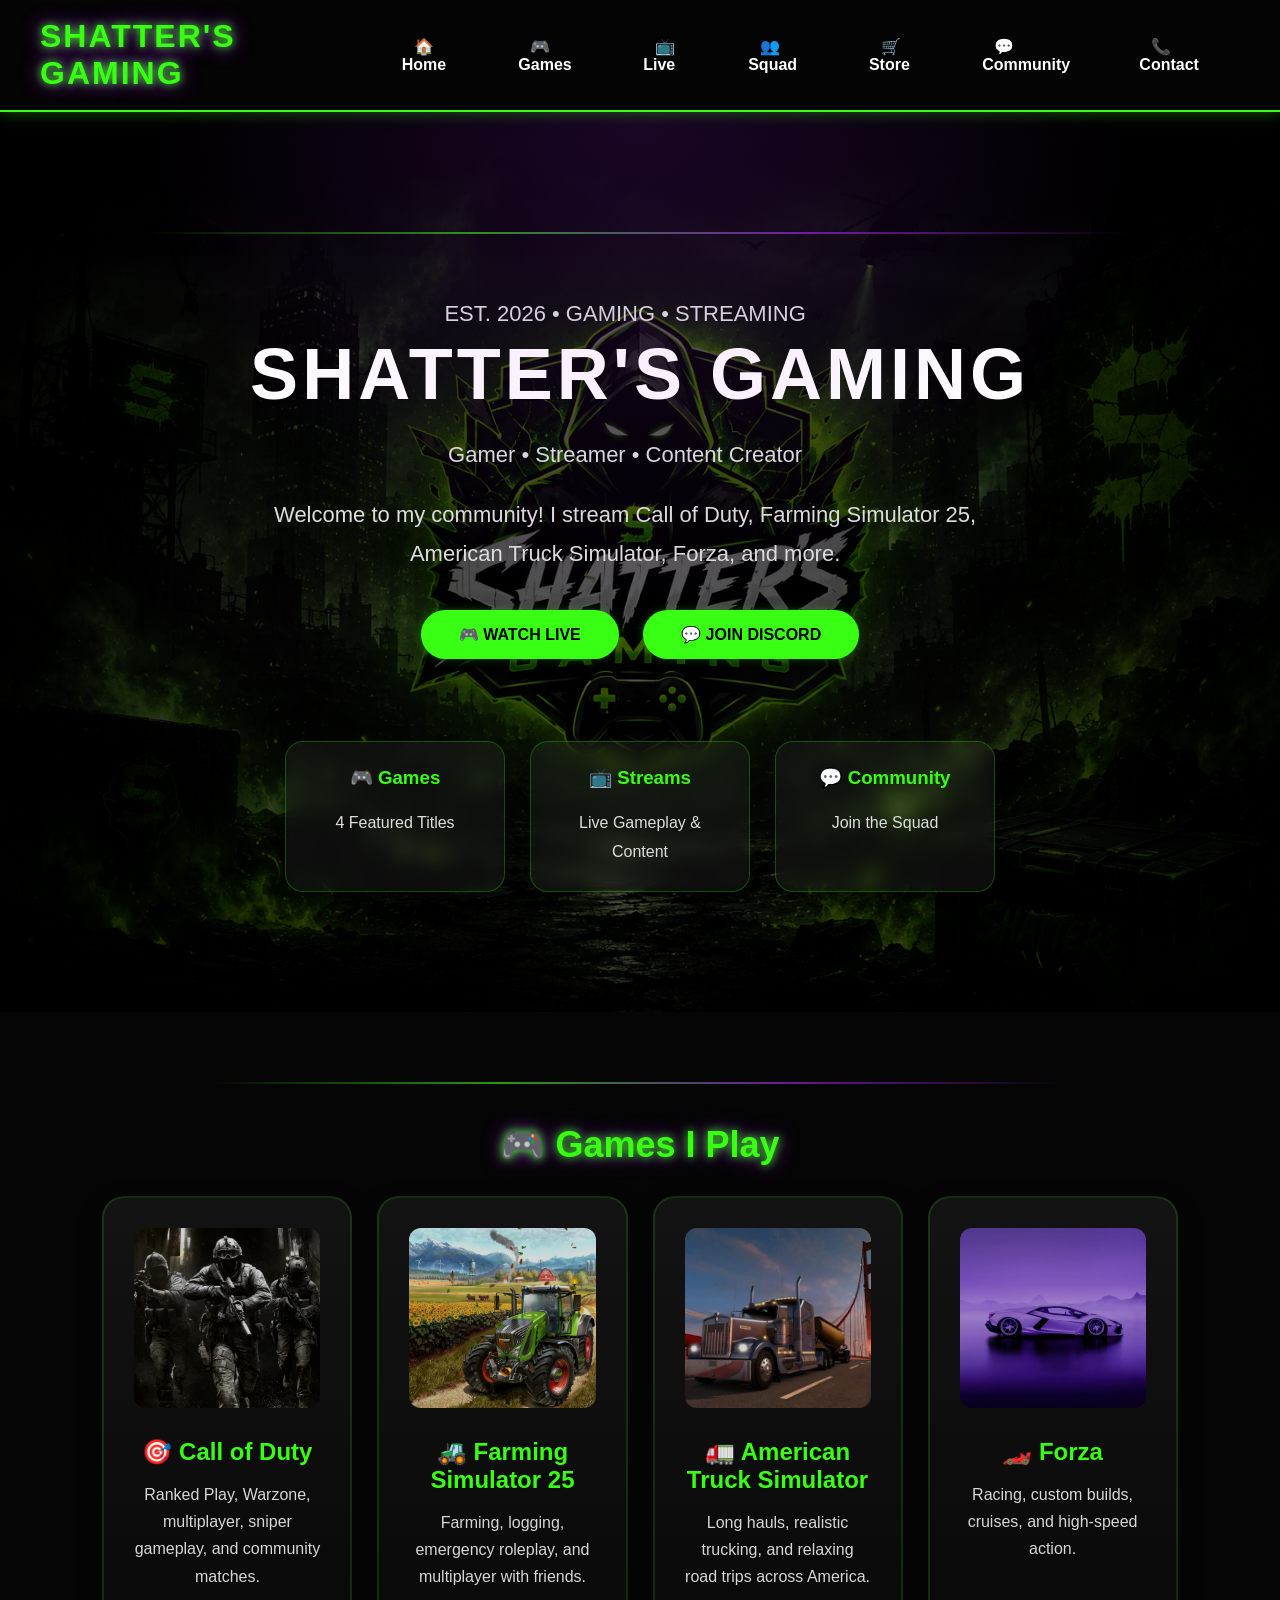
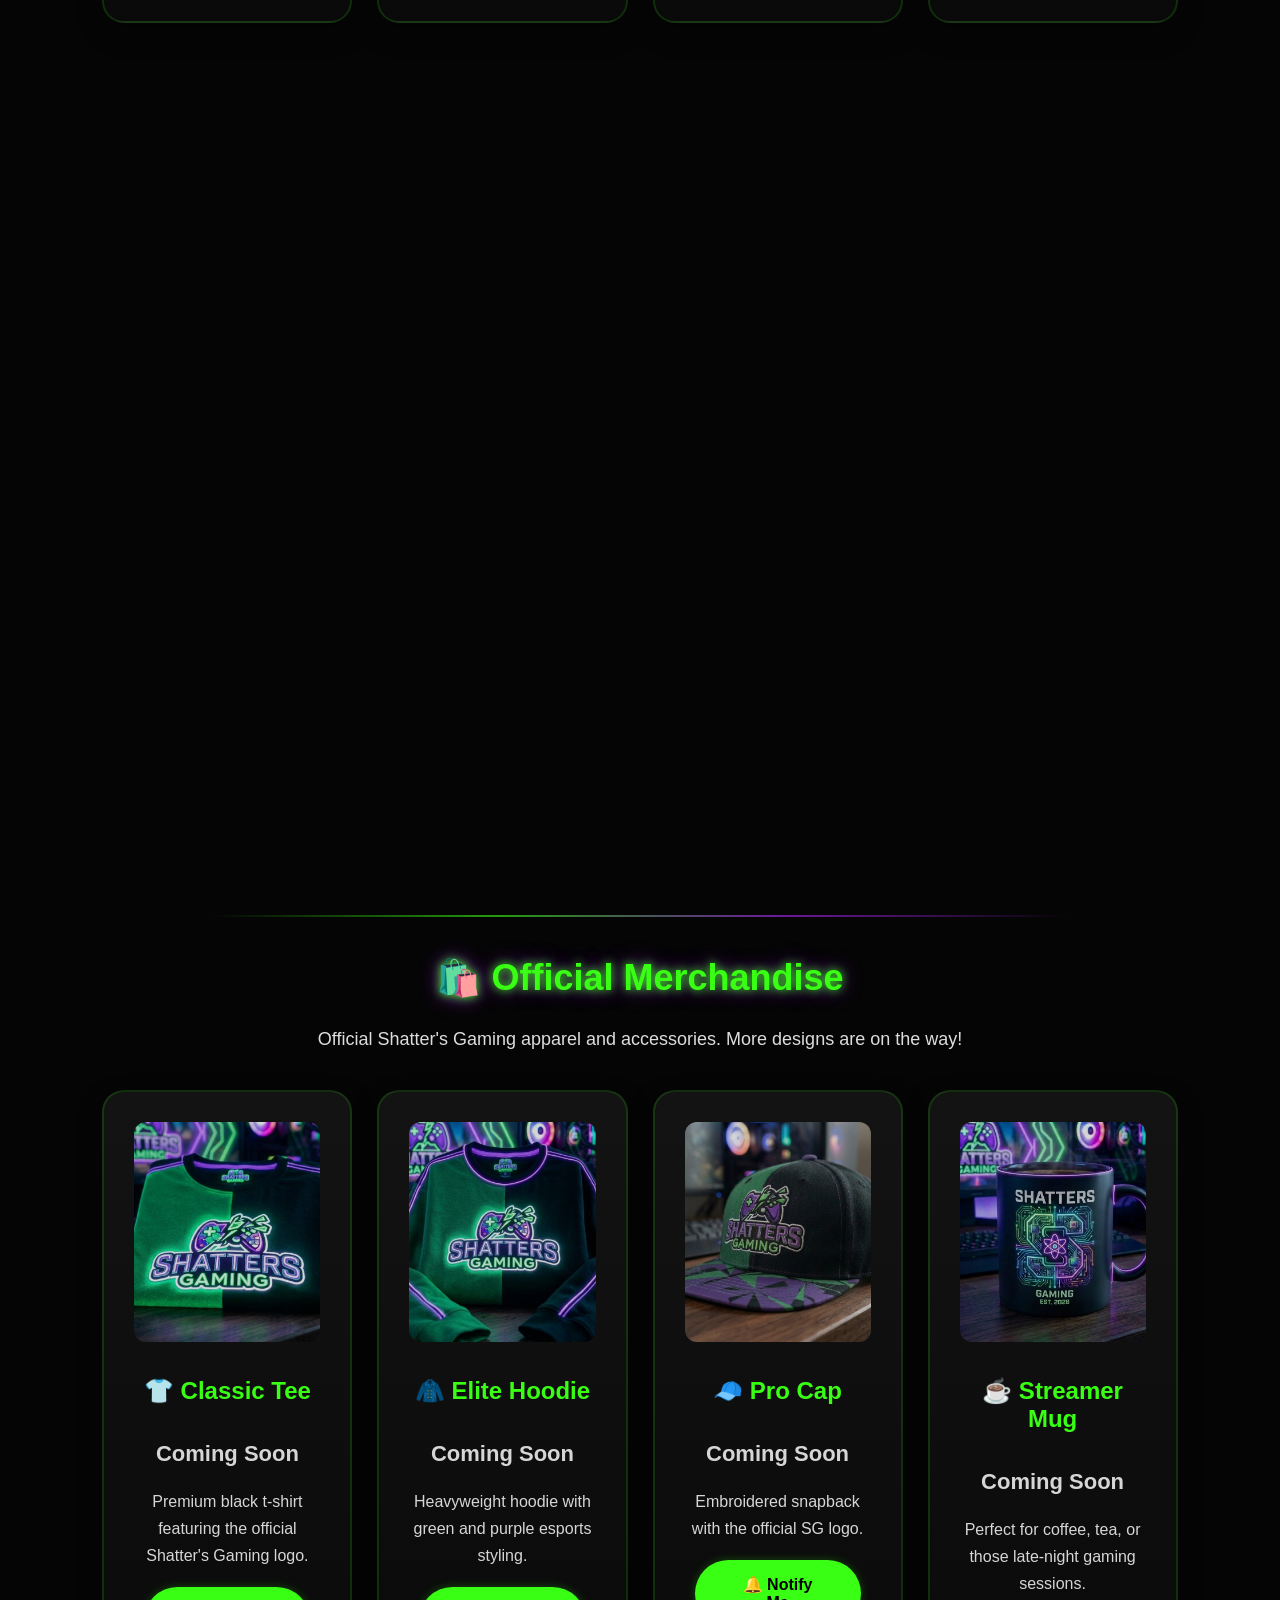
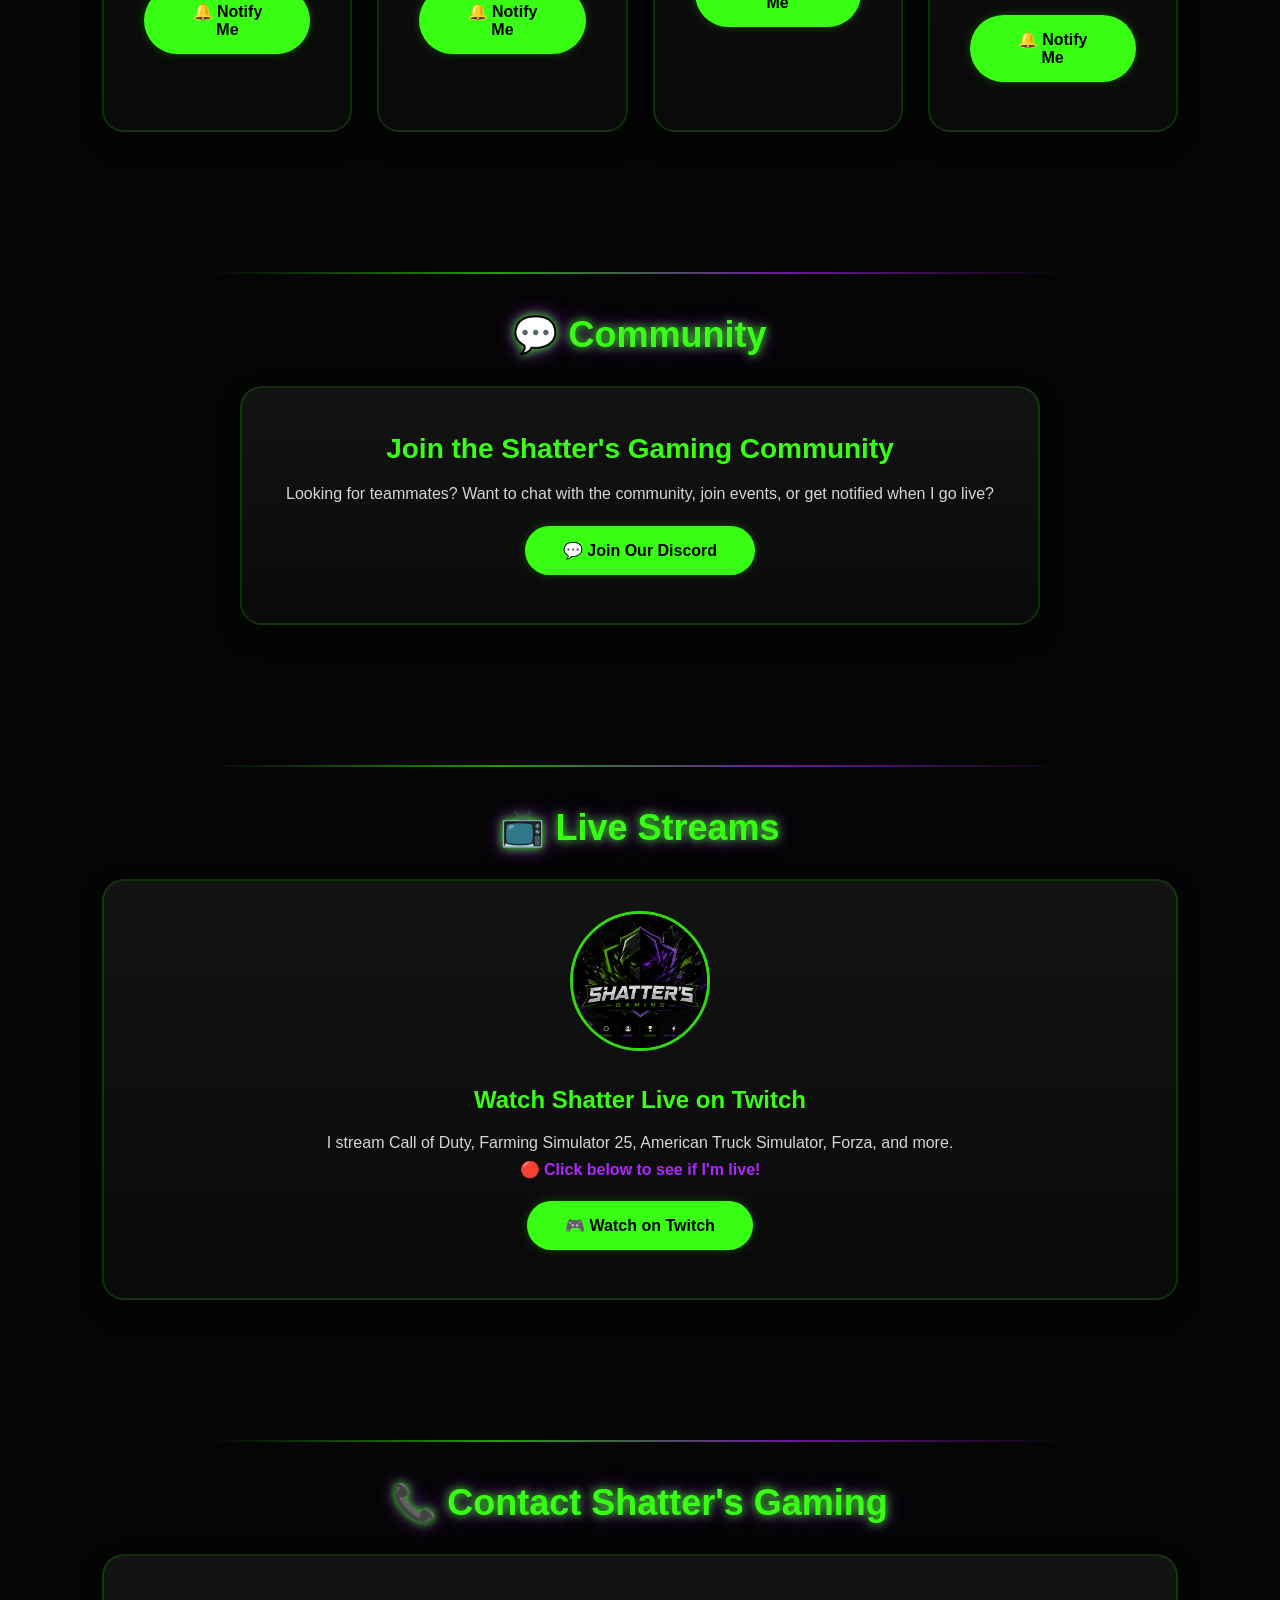
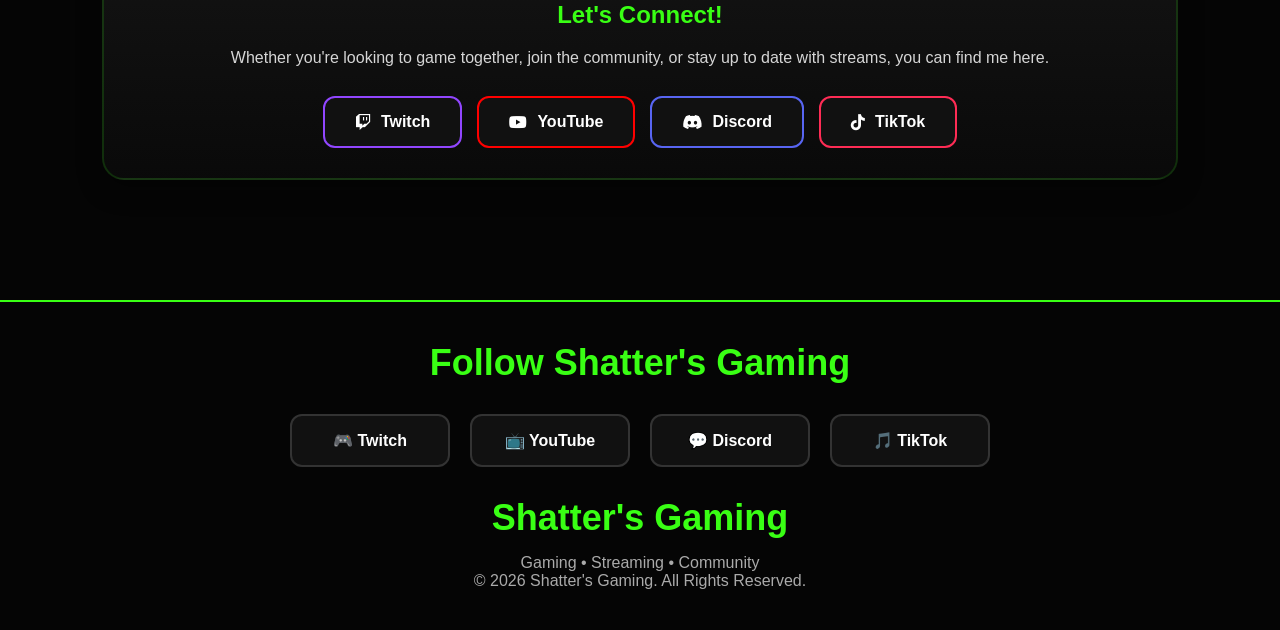
==== commit d99b0bd6: "Update index.html" ====
--- a/index.html
+++ b/index.html
@@ -79,7 +79,7 @@
     <li><a href="#games">🎮 Games</a></li>
     <li><a href="#live">📺 Live</a></li>
     <li><a href="#squad">👥 Squad</a></li>
-    <li><a href="#merch">🛍️ Merch</a></li>
+    <li><a href="store.html">🛒 Store</a></li>
     <li><a href="#community">💬 Community</a></li>
     <li><a href="#contact">📞 Contact</a></li>
 </ul>
--- a/style.css
+++ b/style.css
@@ -1,22 +1,337 @@
 /* ==========================
    GLOBAL SETTINGS
 ========================== */
+
+
+*{
+    margin:0;
+    padding:0;
+    box-sizing:border-box;
+    font-family:Arial, Helvetica, sans-serif;
+}
+
+
+html{
+    scroll-behavior:smooth;
+}
+
+
+body{
+
+    background:#050505;
+
+    color:white;
+
+}
 /* ==========================
    HEADER & NAVIGATION
 ========================== */
+
+
+header{
+
+    background:rgba(5,5,5,.92);
+
+    backdrop-filter:blur(10px);
+
+    border-bottom:2px solid #39ff14;
+
+    padding:18px 40px;
+
+    position:sticky;
+
+    top:0;
+
+    z-index:1000;
+
+    box-shadow:
+
+        0 0 15px rgba(57,255,20,.35);
+
+}
+
+
+
+nav{
+
+    display:flex;
+
+    justify-content:space-between;
+
+    align-items:center;
+
+}
+
+
+
+.logo{
+
+    font-size:32px;
+
+    font-weight:900;
+
+    letter-spacing:2px;
+
+    color:#39ff14;
+
+
+    text-shadow:
+
+        0 0 8px #39ff14,
+
+        0 0 20px #b026ff;
+
+}
+
+
+
+nav ul{
+
+    display:flex;
+
+    list-style:none;
+
+}
+
+
+
+nav li{
+
+    margin-left:30px;
+
+}
+
+
+
+nav a{
+
+    text-decoration:none;
+
+    color:white;
+
+    font-weight:600;
+
+    padding:8px 12px;
+
+    border-radius:6px;
+
+    transition:.3s;
+
+}
+
+
+
+nav a:hover{
+
+    color:#39ff14;
+
+    background:rgba(176,38,255,.15);
+
+}
 /* ==========================
    HERO SECTION
 ========================== */
+
+
+.hero{
+
+    min-height:100vh;
+
+    display:flex;
+
+    flex-direction:column;
+
+    justify-content:center;
+
+    align-items:center;
+
+    text-align:center;
+
+    padding:80px 20px;
+
+
+    position:relative;
+
+    overflow:hidden;
+
+
+    background:
+
+    linear-gradient(
+
+        90deg,
+
+        rgba(0,0,0,.85),
+
+        rgba(0,0,0,.65),
+
+        rgba(0,0,0,.85)
+
+    ),
+
+    url("background.jpg");
+
+
+    background-size:cover;
+
+    background-position:center;
+
+    background-repeat:no-repeat;
+
+
+    box-shadow:
+
+        inset 0 0 120px black;
+
+}
+
+
+
+.hero h1{
+
+    font-size:72px;
+
+    font-weight:900;
+
+    letter-spacing:4px;
+
+}
+
+
+
+.hero p{
+
+    margin-top:20px;
+
+    font-size:22px;
+
+    max-width:750px;
+
+    line-height:1.8;
+
+    color:#ddd;
+
+}
 /* ==========================
    HERO ANIMATIONS
 ========================== */
+
+
+@keyframes titleGlow{
+
+
+    0%{
+
+        text-shadow:
+
+        0 0 10px #39ff14,
+
+        0 0 25px #39ff14,
+
+        0 0 40px #b026ff;
+
+    }
+
+
+    50%{
+
+        text-shadow:
+
+        0 0 20px #39ff14,
+
+        0 0 35px #39ff14,
+
+        0 0 60px #b026ff;
+
+    }
+
+
+    100%{
+
+        text-shadow:
+
+        0 0 10px #39ff14,
+
+        0 0 25px #39ff14,
+
+        0 0 40px #b026ff;
+
+    }
+
+}
+
+
+
+.hero h1{
+
+    animation:titleGlow 3s infinite;
+
+}
 /* ==========================
    BUTTONS
 ========================== */
 
 
-/* ==========================
-   SECTIONS
+.button{
+
+    display:inline-block;
+
+    padding:15px 38px;
+
+    margin:18px 10px;
+
+
+    background:#39ff14;
+
+    color:#000;
+
+
+    font-size:16px;
+
+    font-weight:700;
+
+
+    text-decoration:none;
+
+
+    border-radius:50px;
+
+
+    transition:.3s;
+
+
+    box-shadow:
+
+        0 0 10px rgba(57,255,20,.25);
+
+}
+
+
+
+.button:hover{
+
+
+    background:#b026ff;
+
+    color:white;
+
+
+    transform:
+
+    translateY(-4px)
+
+    scale(1.04);
+
+
+    box-shadow:
+
+    0 0 15px #b026ff,
+
+    0 0 35px rgba(176,38,255,.6);
+
+}
+/* ==========================
+   SECTION NAME
 ========================== */
 
 section{
@@ -671,7 +986,92 @@
 
 }
 
-
+/* ==========================
+   CONTACT SOCIAL BUTTON COLORS
+========================== */
+
+.socials a{
+
+    background:#111;
+
+    color:white;
+
+    border:2px solid #333;
+
+    padding:15px 30px;
+
+    border-radius:12px;
+
+    transition:.35s ease;
+
+}
+
+
+/* Twitch */
+
+.socials a[href*="twitch"]{
+
+    border-color:#9146ff;
+
+}
+
+
+.socials a[href*="twitch"]:hover{
+
+    box-shadow:0 0 20px #9146ff;
+
+}
+
+
+
+/* YouTube */
+
+.socials a[href*="youtube"]{
+
+    border-color:#ff0000;
+
+}
+
+
+.socials a[href*="youtube"]:hover{
+
+    box-shadow:0 0 20px #ff0000;
+
+}
+
+
+
+/* Discord */
+
+.socials a[href*="discord"]{
+
+    border-color:#5865f2;
+
+}
+
+
+.socials a[href*="discord"]:hover{
+
+    box-shadow:0 0 20px #5865f2;
+
+}
+
+
+
+/* TikTok */
+
+.socials a[href*="tiktok"]{
+
+    border-color:#fe2c55;
+
+}
+
+
+.socials a[href*="tiktok"]:hover{
+
+    box-shadow:0 0 20px #fe2c55;
+
+}
 
 /* ==========================
    FOOTER
@@ -1115,9 +1515,61 @@
 
 }
 /* ==========================
+   FOOTER SOCIAL BUTTONS
+========================== */
+
+footer .social-links{
+    ...
+}
+
+
+/* ==========================
    FINAL POLISH EFFECTS
 ========================== */
 
+section h2{
+
+    text-shadow:
+        0 0 10px #39ff14,
+        0 0 20px rgba(176,38,255,.7);
+
+}
+
+
+::-webkit-scrollbar{
+
+    width:12px;
+
+}
+
+
+::-webkit-scrollbar-track{
+
+    background:#050505;
+
+}
+
+
+::-webkit-scrollbar-thumb{
+
+    background:linear-gradient(
+        #39ff14,
+        #b026ff
+    );
+
+    border-radius:20px;
+
+}
+
+
+::selection{
+
+    background:#39ff14;
+
+    color:#000;
+
+}
+
 
 /* ==========================
    SECTION TITLE GLOW
@@ -1441,3 +1893,188 @@
     }
 
 }
+/* ==========================
+   FOOTER SOCIAL BUTTONS
+========================== */
+
+
+footer .social-links{
+
+    display:flex;
+
+    justify-content:center;
+
+    flex-wrap:wrap;
+
+    gap:20px;
+
+    margin:30px auto;
+
+}
+
+
+
+footer .social-links .btn{
+
+    display:flex;
+
+    align-items:center;
+
+    justify-content:center;
+
+
+    min-width:160px;
+
+    padding:15px 25px;
+
+
+    background:#111;
+
+    color:white;
+
+
+    text-decoration:none;
+
+    font-weight:700;
+
+
+    border-radius:12px;
+
+    border:2px solid #333;
+
+
+    transition:.35s ease;
+
+
+    position:relative;
+
+    overflow:hidden;
+
+}
+
+
+
+footer .social-links .btn:hover{
+
+    transform:translateY(-5px);
+
+}
+
+
+
+/* Twitch */
+
+footer .twitch{
+
+    border-color:#9146ff;
+
+}
+
+
+footer .twitch:hover{
+
+    box-shadow:
+
+    0 0 20px #9146ff;
+
+}
+
+
+
+/* YouTube */
+
+footer .youtube{
+
+    border-color:#ff0000;
+
+}
+
+
+footer .youtube:hover{
+
+    box-shadow:
+
+    0 0 20px #ff0000;
+
+}
+
+
+
+/* Discord */
+
+footer .discord{
+
+    border-color:#5865f2;
+
+}
+
+
+footer .discord:hover{
+
+    box-shadow:
+
+    0 0 20px #5865f2;
+
+}
+
+
+
+/* TikTok */
+
+footer .tiktok{
+
+    border-color:#fe2c55;
+
+}
+
+
+footer .tiktok:hover{
+
+    box-shadow:
+
+    0 0 20px #fe2c55;
+
+}
+/* ==========================
+   CONTACT SOCIAL BUTTON FIX
+========================== */
+
+.socials{
+    position:relative;
+    z-index:5;
+}
+
+
+.socials a{
+
+    position:relative;
+
+    z-index:10;
+
+    pointer-events:auto;
+
+}
+/* Contact Button Styling */
+
+.socials a{
+
+    background:#111;
+
+    color:white;
+
+    border:2px solid #333;
+
+    padding:15px 30px;
+
+    border-radius:12px;
+
+    transition:.3s ease;
+
+}
+
+
+.socials a:hover{
+
+    transform:translateY(-5px);
+
+}
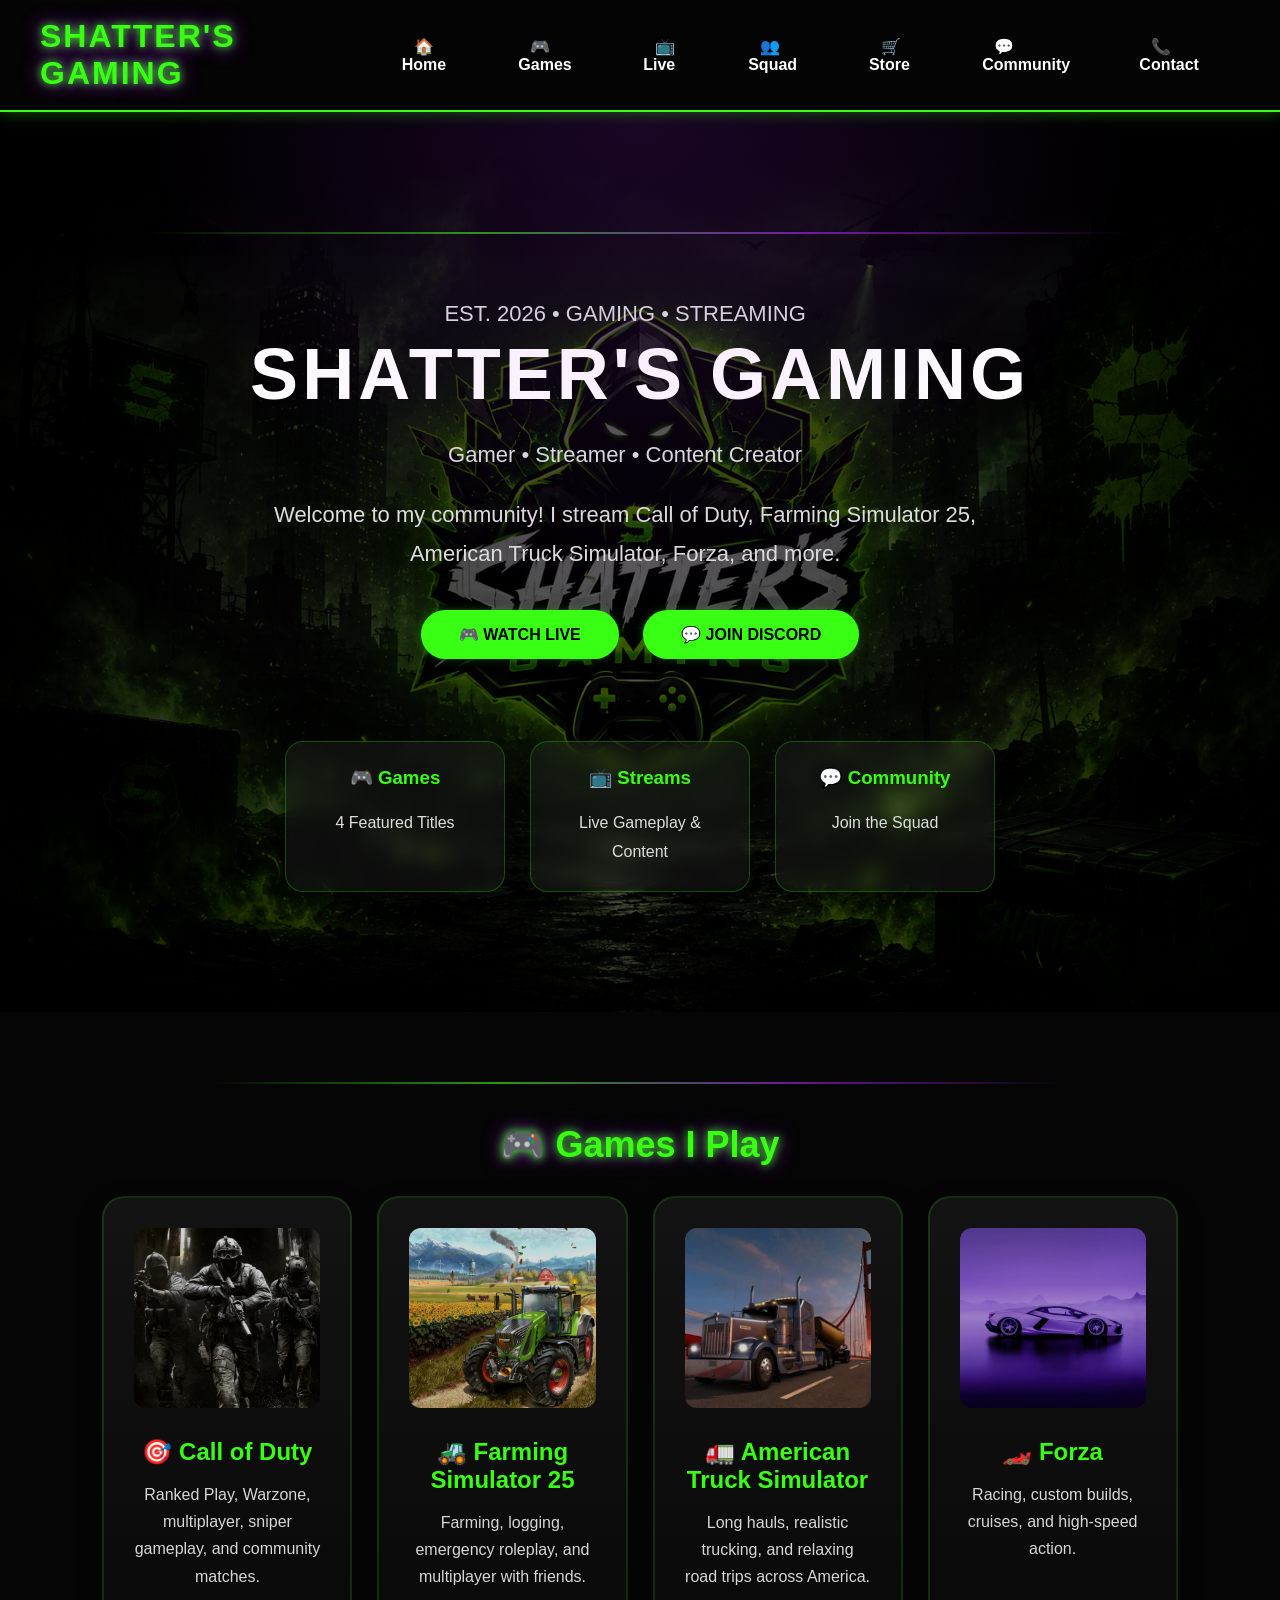
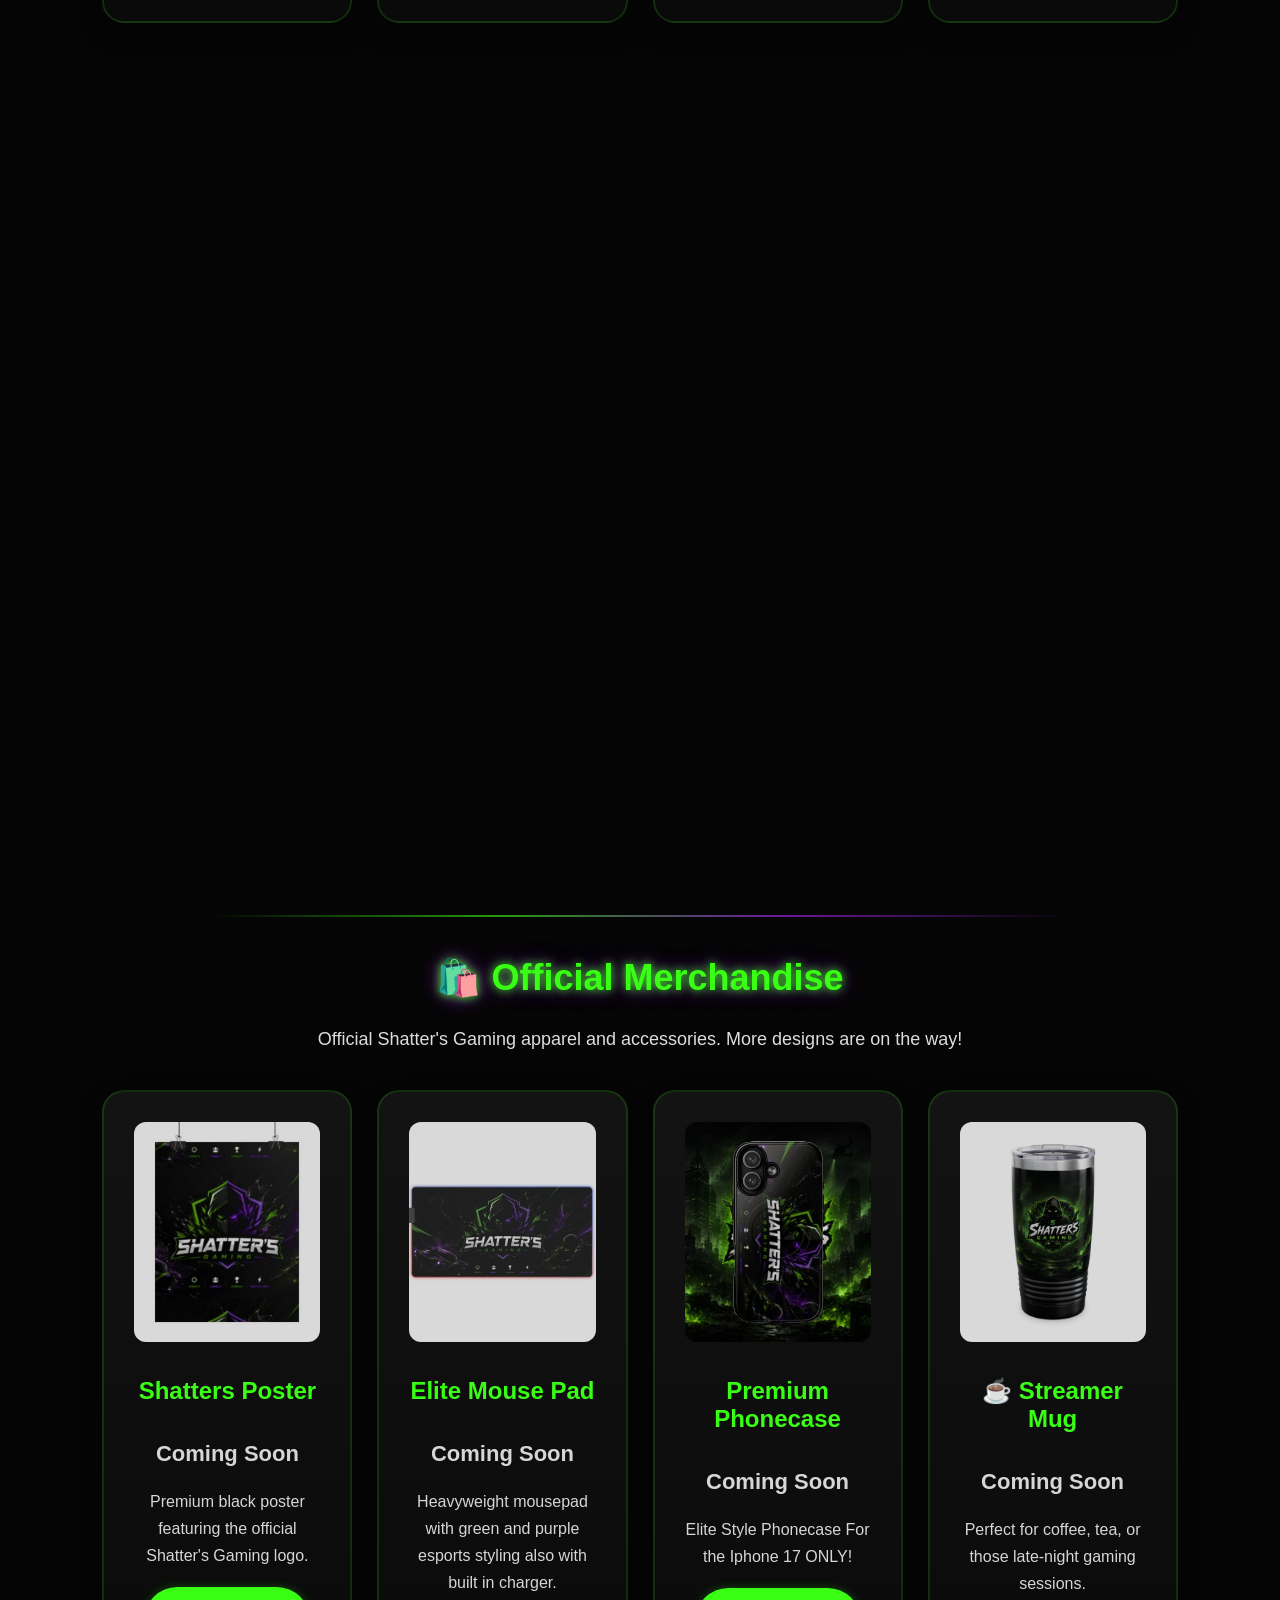
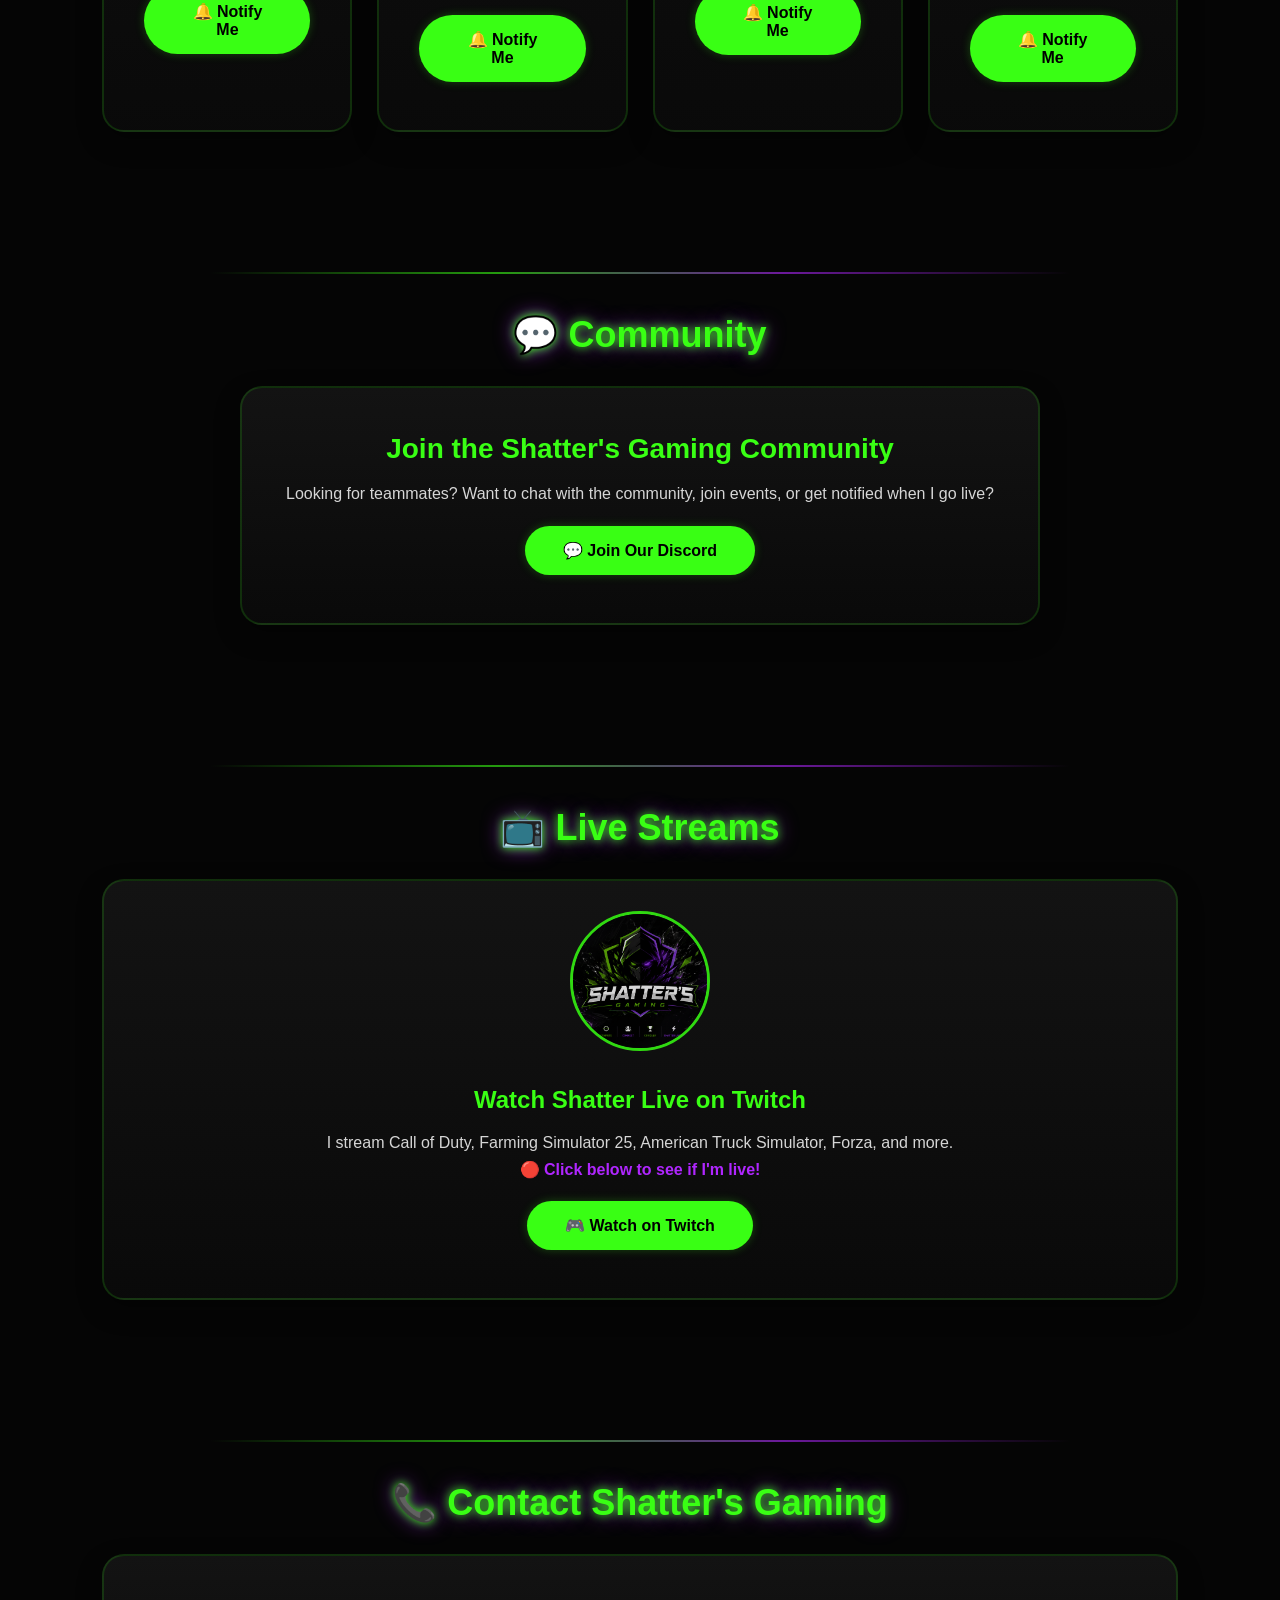
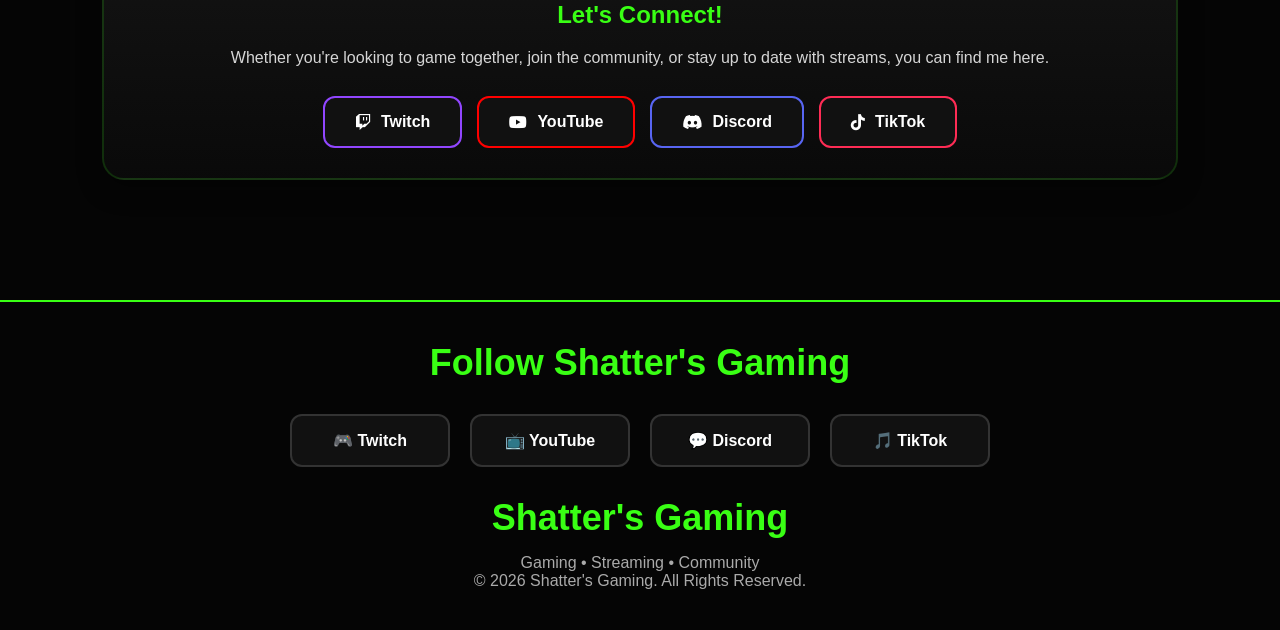
==== commit 7918f5c8: "Update index.html" ====
--- a/index.html
+++ b/index.html
@@ -254,14 +254,14 @@
     <div class="games">
 
         <div class="card merch-card">
-            <img src="images/shattershirt.jpg" alt="Classic Tee">
-
-            <h3>👕 Classic Tee</h3>
+            <img src="images/shattersposter.jpg" alt="Classic Tee">
+
+            <h3> Shatters Poster</h3>
 
             <p class="price">Coming Soon</p>
 
             <p>
-                Premium black t-shirt featuring the
+                Premium black poster featuring the
                 official Shatter's Gaming logo.
             </p>
 
@@ -269,30 +269,29 @@
         </div>
 
         <div class="card merch-card">
-            <img src="images/shattersweatshirt.jpg" alt="Elite Hoodie">
-
-            <h3>🧥 Elite Hoodie</h3>
+            <img src="images/shattersmousepad.jpg" alt="Elite Hoodie">
+
+            <h3> Elite Mouse Pad</h3>
 
             <p class="price">Coming Soon</p>
 
             <p>
-                Heavyweight hoodie with green and
-                purple esports styling.
+                Heavyweight mousepad with green and
+                purple esports styling also with built in charger.
             </p>
 
            <a href="#" class="button notify-btn">🔔 Notify Me</a>
         </div>
 
         <div class="card merch-card">
-            <img src="images/shattershat.jpg" alt="Pro Cap">
-
-            <h3>🧢 Pro Cap</h3>
+            <img src="images/phonecaseglossy.jpg" alt="Pro Cap">
+
+            <h3> Premium Phonecase</h3>
 
             <p class="price">Coming Soon</p>
 
             <p>
-                Embroidered snapback with the
-                official SG logo.
+                Elite Style Phonecase For the Iphone 17 ONLY!
             </p>
 
            <a href="#" class="button notify-btn">🔔 Notify Me</a>
